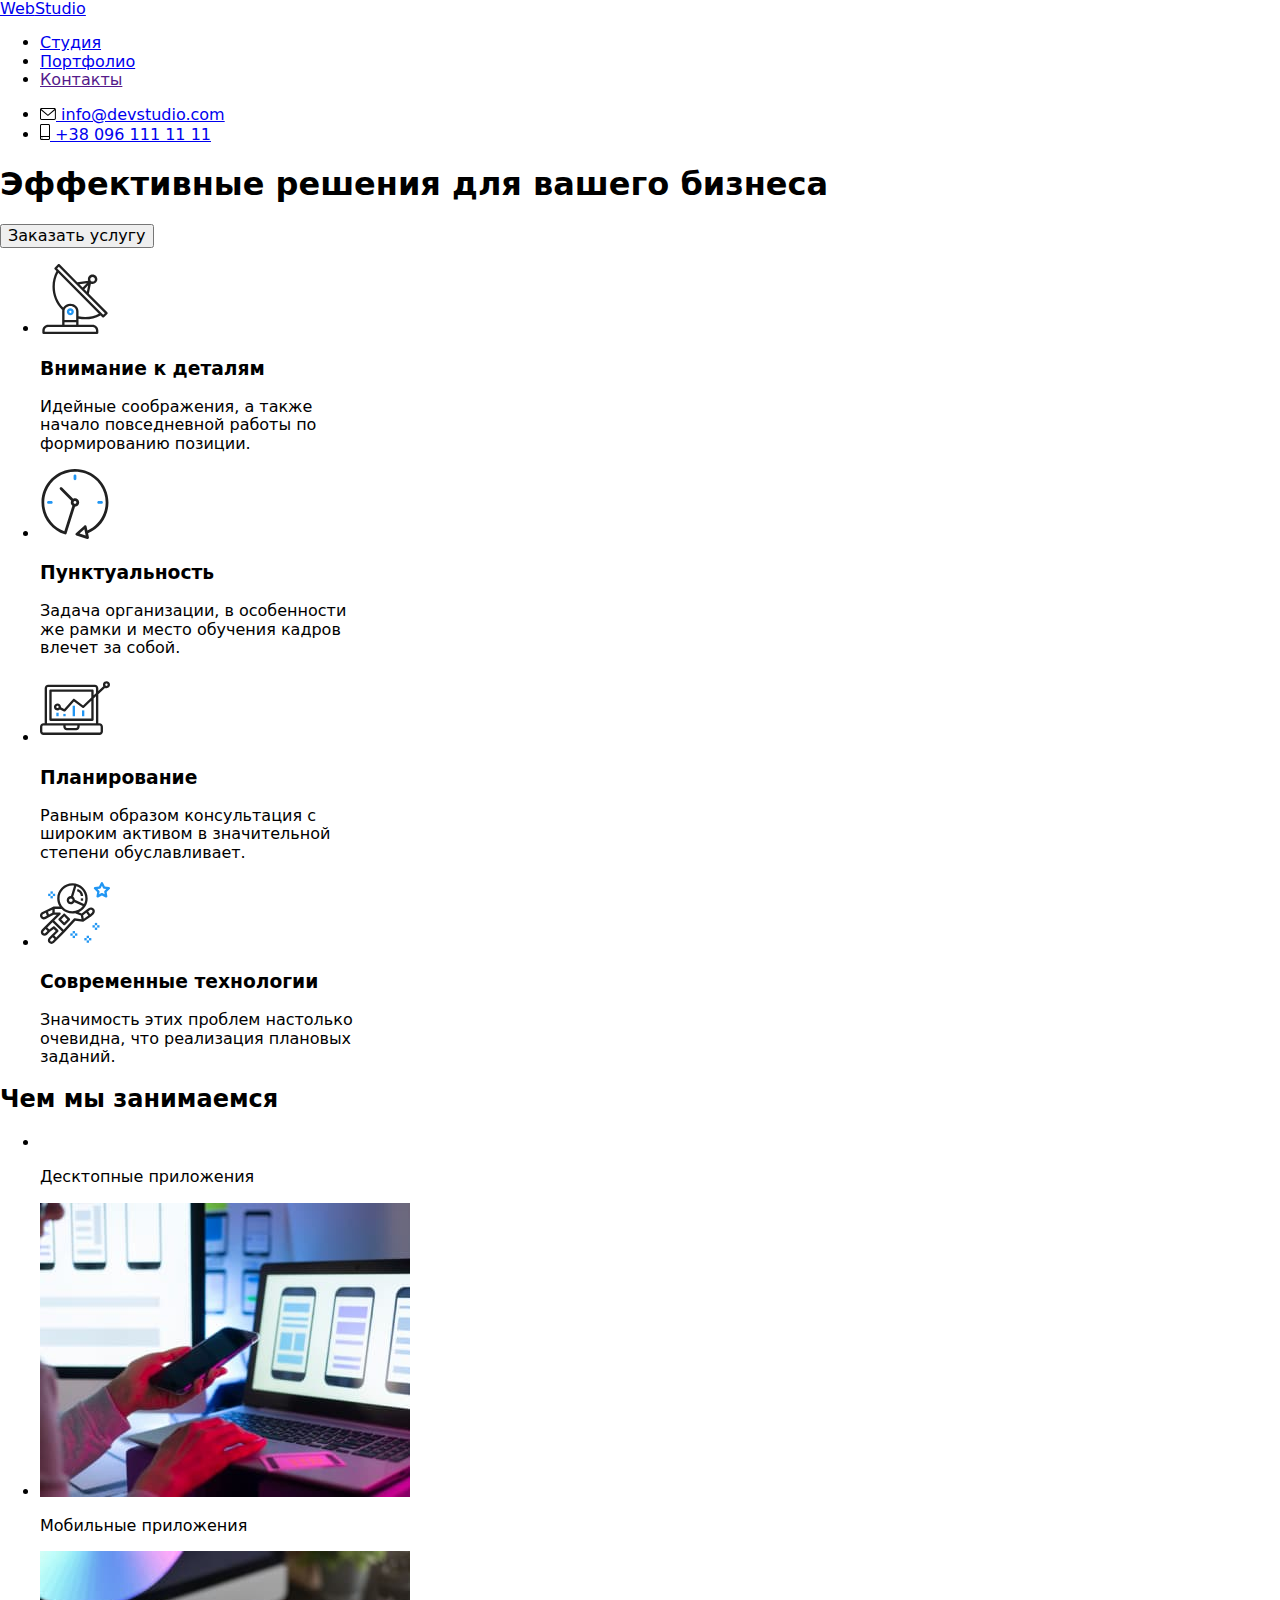
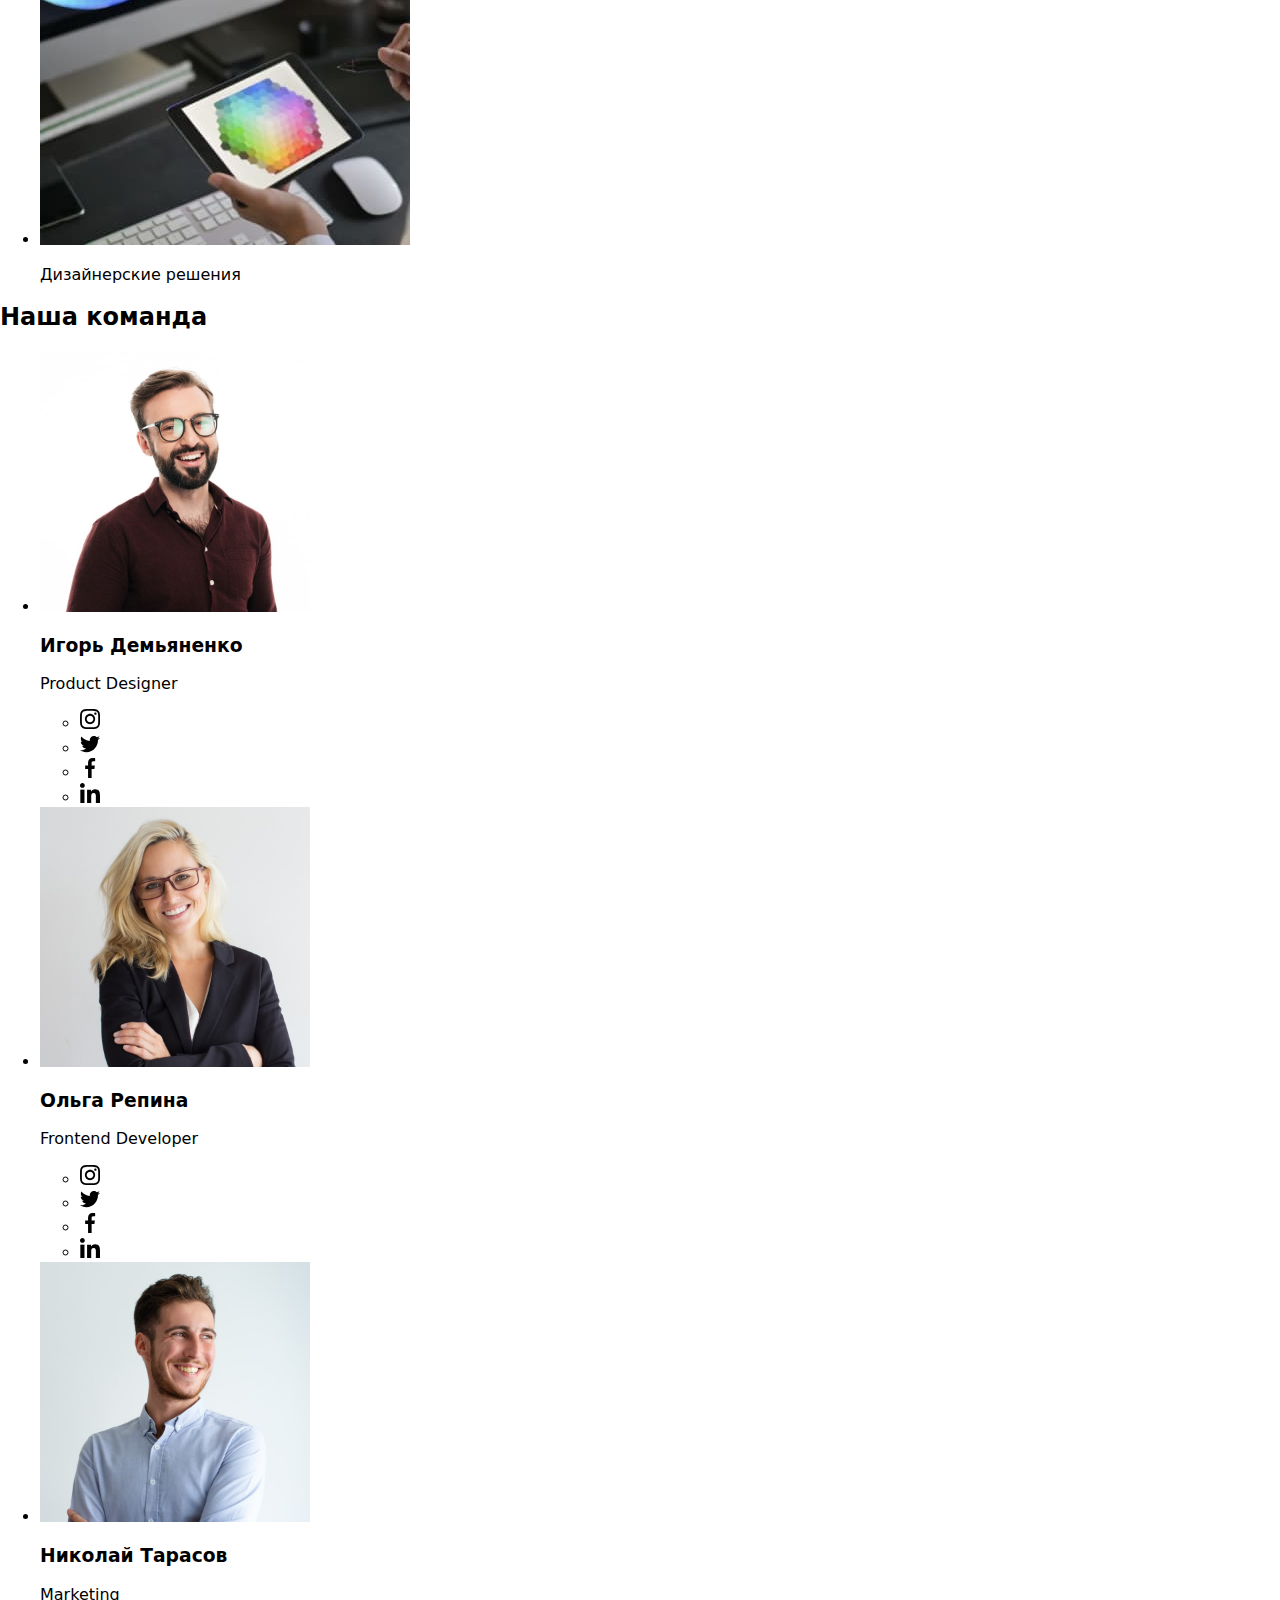
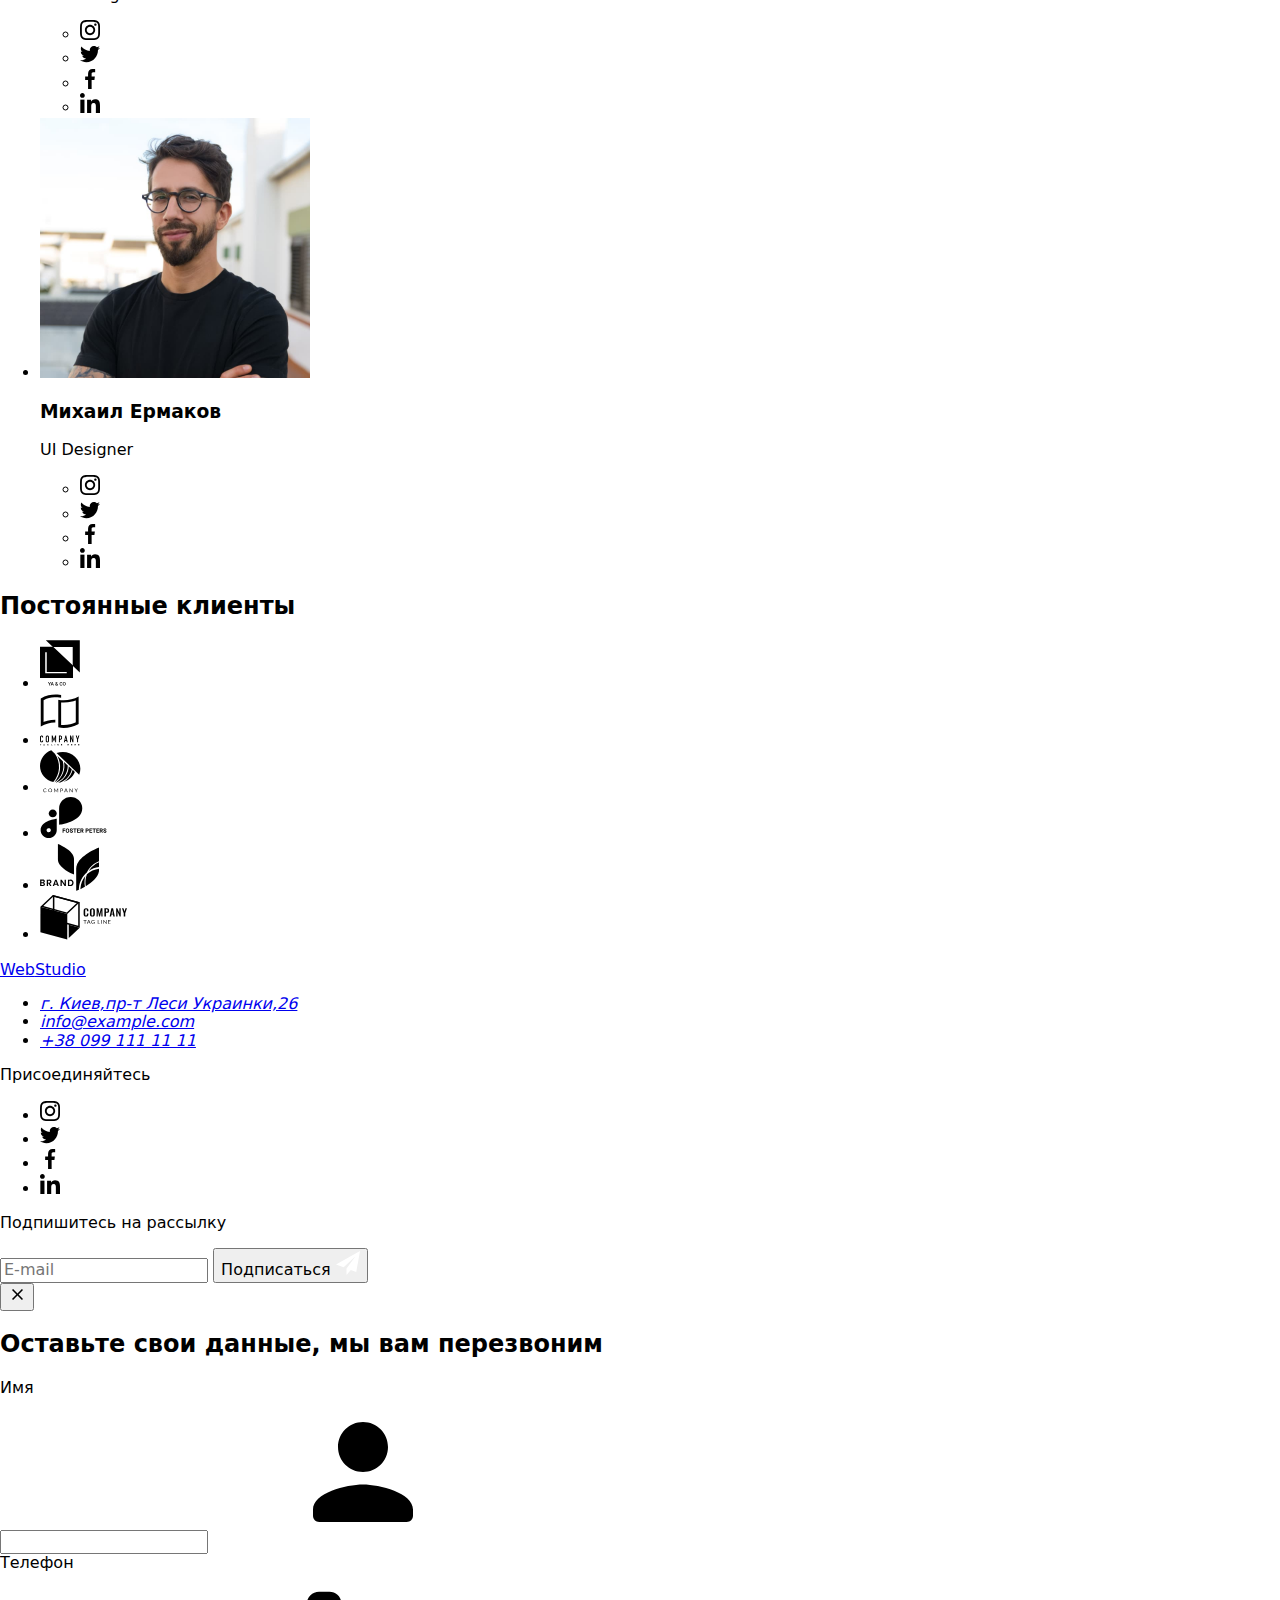
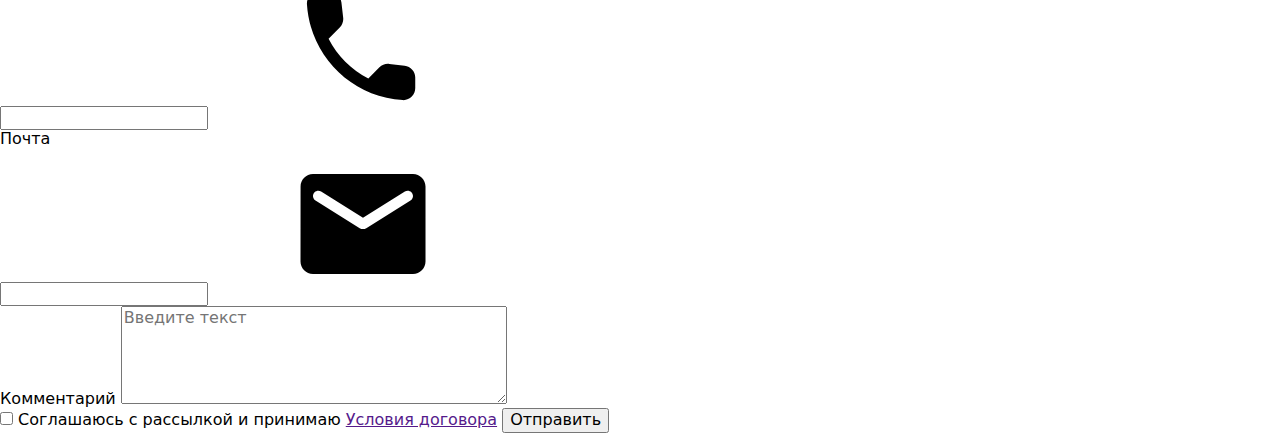
==== index.html @ 7e3ec183 "новфй репозиторий" ====
<!DOCTYPE html>
<html lang="ru">
<head>
    <meta charset="UTF-8">
    <meta name="viewport" content="width=device-width, initial-scale=1.0">
    <title>WebStudio</title>
    <link rel="preconnect" href="https://fonts.gstatic.com">
    <link href="https://fonts.googleapis.com/css2?family=Raleway:wght@700&family=Roboto:wght@400;500;700;900&display=swap" rel="stylesheet">
    <link rel="stylesheet" href="https://cdnjs.cloudflare.com/ajax/libs/modern-normalize/1.0.0/modern-normalize.min.css">
    <link rel="stylesheet" href="./css/style.css">
</head>
<body>
    
<header class="header">
    
        <div class="container header-main"> 
              <nav class="menu-nav" >
                    <a href="./index.html"><span class="web">Web</span><span class="studio">Studio</span> </a>
                    <ul class="site-nav " >
                       <li> 
                           <a class="link current" href="./index.html"> Студия</a>
                       </li>
                       <li> 
                           <a class="link" href="./portfolio.html"> Портфолио</a>
                       </li>
                       <li> <a class="link" href=""> Контакты</a></li>
                   </ul>
              </nav>
   
                <ul class="auth-nav list">
                    <li> 
                       
                        <a class="contact " href="info@devstudio.com"> 
                            
                            <svg width="16px" height="12px" class="envelope">
                            <use href="./images/icon/sprinte.svg#icon-envelope"></use>
                        </svg> info@devstudio.com</a>
                   </li>
                    <li> 
                        
                        <a class="contact" href=" +380961111111"> 

                            <svg width="10px" height="16px" class="smartphone">
                            <use href="./images/icon/sprinte.svg#icon-smartphone"></use>
                        </svg> +38 096 111 11 11</a>
                    </li>
               </ul>
         </div>
</header>

<main>
     <!--Блок герой (Баннер)-->
    <section class="section-hero big-banner">

        <div class="container ">
            
         <h1 class="maim-title">Эффективные решения для вашего бизнеса</h1>
         <button data-open-modal class="big-button" type="button">Заказать услугу</button>
            
        </div>
        
    </section>
    <!--Почему именно мы-->
    <section class="section-title" >
        <div class="container">
            <ul class="advantage" >
                <li>
                    <div class=" advantage-item ">
                        <svg  width="70" height="70" >
                            <use href="./images/icon/sprinte.svg#icon-antenna-1"></use>
                        </svg>
                    </div>
                    <h3 class="small-title">Внимание к деталям</h3>
                    <p class="secion-text">Идейные соображения, а также <br> начало повседневной работы по<br> формированию позиции.</p>
                </li>
                <li> 
                    <div class=" advantage-item ">
                        <svg  width="70" height="70">
                            <use href="./images/icon/sprinte.svg#icon-clock-1"></use>
                        </svg>
                    </div>
                    <h3 class="small-title">Пунктуальность</h3>
                    <p class="secion-text">Задача организации, в особенности<br> же рамки и место обучения кадров <br> влечет за собой.</p>
                </li>
                <li >
                    <div class=" advantage-item ">
                        <svg  width="70" height="70">
                            <use href="./images/icon/sprinte.svg#icon-diagram-1"></use>
                    </svg>
                </div>
                <h3 class="small-title">Планирование</h3>
                <p class="secion-text">Равным образом консультация с <br> широким активом в значительной <br> степени обуславливает.</p>
            </li>
            <li >
                <div class=" advantage-item ">
                    <svg  width="70" height="70">
                        <use href="./images/icon/sprinte.svg#icon-astronaut-1"></use>
                    </svg>
                </div>
                <h3 class="small-title">Современные технологии</h3>
                <p class="secion-text">Значимость этих проблем настолько <br>  очевидна, что реализация плановых <br>  заданий.</p>
            </li>
        </ul>
    </div>
</section>

<!--Чем мы занимаемся-->
<section class="section-doing">
    <div class="container">
        <h2 class="title">Чем мы занимаемся</h2>
        
        <ul class="big-img">
            <li class="unites">
                
                <img src="./images/img(1).jpg" alt="" width="370">
                <p class="title-big-img">Десктопные приложения</p>
                
            </li>
            <li class="unites">
                
                <img src="./images/box2.jpg" alt="" width="370"> 
                <p class="title-big-img ">Мобильные приложения</p>
            </li>
            <li class="unites">
                
                <img src="./images/box3.jpg" alt="" width="370">
                <p class="title-big-img " >Дизайнерские решения</p>
            </li>
            
        </ul>
    </div>
</section>

<!--Наша команда-->
<section class="section-command">
    <div class="container">
        <h2 class="title" >Наша команда</h2>
        <ul class="employees">
            <li class="employees-item">
                <img src="./images/img.jpg" alt="" width="270" >
                <div class="desc">
                    <h3 class="name">Игорь Демьяненко</h3>
                    <p class="profession">Product Designer</p>
                    
                    <ul class="social">
                        <li class="social-item">
                            <a  class="social-link" href="">
                                <svg class="icon-social" width="20" height="20" >
                                    <use href="./images/icon/sprinte.svg#icon-instagram-2"></use>
                                </svg>
                            </a>
                        </li>
                        <li class="social-item">
                            <a class="social-link"  href="">
                                <svg class="icon-social" width="20" height="20">
                                    <use  href="./images/icon/sprinte.svg#icon-twitter-1"></use>
                                </svg>
                            </a>
                        </li>
                        <li class="social-item">
                            <a class="social-link" href="">
                                <svg class="icon-social" width="20" height="20"> 
                                    <use  href="./images/icon/sprinte.svg#icon-facebook-1"></use>
                                </svg>
                            </a>
                        </li>
                        <li class="social-item">
                                       <a class="social-link" href="">
                                           <svg class="icon-social" width="20" height="20">
                                               <use  href="./images/icon/sprinte.svg#icon-linkedin-1"></use>
                                           </svg>
                                       </a>
                                    </li>
                                </ul>
                           </div>
                           
                        </li>
                       <li class="employees-item"> 
                           <img src="./images/img1.jpg" alt="" width="270">
                           <div class="desc">
                               <h3 class="name">Ольга Репина</h3>
                               <p class="profession">Frontend Developer</p>
                               <ul class="social">
                                   <li class="social-item">
                                       <a  class="social-link" href="">
                                        <svg class="icon-social" width="20" height="20" >
                                            <use href="./images/icon/sprinte.svg#icon-instagram-2"></use>
                                        </svg>
                                    </a>
                                </li>
                                <li class="social-item">
                                    <a class="social-link"  href="">
                                        <svg class="icon-social" width="20" height="20">
                                            <use  href="./images/icon/sprinte.svg#icon-twitter-1"></use>
                                        </svg>
                                    </a>
                                </li>
                                <li class="social-item">
                                    <a class="social-link" href="">
                                        <svg class="icon-social" width="20" height="20"> 
                                            <use  href="./images/icon/sprinte.svg#icon-facebook-1"></use>
                                        </svg>
                                    </a>
                                </li>
                                <li class="social-item">
                                    <a class="social-link" href="">
                                        <svg class="icon-social" width="20" height="20">
                                            <use  href="./images/icon/sprinte.svg#icon-linkedin-1"></use>
                                        </svg>
                                    </a>
                                </li>
                            </ul>
                           </div>
                        </li>
                        <li class="employees-item">
                            <img src="./images/img2.jpg" alt="" width="270">
                            <div class="desc">
                                <h3 class="name">Николай Тарасов</h3>
                                   <p class="profession">Marketing</p>
                                   <ul class="social">
                                       <li class="social-item">
                                           <a  class="social-link" href="">
                                               <svg class="icon-social" width="20" height="20" >
                                                   <use href="./images/icon/sprinte.svg#icon-instagram-2"></use>
                                            </svg>
                                        </a>
                                    </li>
                                    <li class="social-item">
                                        <a class="social-link"  href="">
                                            <svg class="icon-social" width="20" height="20">
                                                <use  href="./images/icon/sprinte.svg#icon-twitter-1"></use>
                                            </svg>
                                        </a>
                                    </li>
                                    <li class="social-item">
                                        <a class="social-link" href="">
                                            <svg class="icon-social" width="20" height="20"> 
                                                <use  href="./images/icon/sprinte.svg#icon-facebook-1"></use>
                                            </svg>
                                        </a>
                                    </li>
                                    <li class="social-item">
                                        <a class="social-link" href="">
                                            <svg class="icon-social" width="20" height="20">
                                                <use  href="./images/icon/sprinte.svg#icon-linkedin-1"></use>
                                            </svg>
                                        </a>
                                    </li>
                                </ul>
                             </div>
                            </li>
                            <li class="employees-item">
                           <img src="./images/img3.jpg" alt="" width="270" >
                           <div class="desc">
                               <h3 class="name">Михаил Ермаков</h3>
                               <p class="profession">UI Designer</p>
                                   <ul class="social">
                                       <li class="social-item">
                                           <a  class="social-link" href="">
                                            <svg class="icon-social" width="20" height="20" >
                                                <use href="./images/icon/sprinte.svg#icon-instagram-2"></use>
                                            </svg>
                                        </a>
                                    </li>
                                    <li class="social-item">
                                        <a class="social-link"  href="">
                                            <svg class="icon-social" width="20" height="20">
                                                <use  href="./images/icon/sprinte.svg#icon-twitter-1"></use>
                                            </svg>
                                        </a>
                                    </li>
                                    <li class="social-item">
                                        <a class="social-link" href="">
                                            <svg class="icon-social" width="20" height="20"> 
                                                <use  href="./images/icon/sprinte.svg#icon-facebook-1"></use>
                                            </svg>
                                        </a>
                                    </li>
                                    <li class="social-item">
                                        <a class="social-link" href="">
                                            <svg class="icon-social" width="20" height="20">
                                                <use  href="./images/icon/sprinte.svg#icon-linkedin-1"></use>
                                            </svg>
                                        </a>
                                    </li>
                                </ul>
                             </div>
                            </li>
                        </ul>
                 
                    </div>
                    
                </section>
                <!--Постоянные клиенты-->
                <section class="section-clients">
                    <div  class="container">
                        <h2 class="title">Постоянные клиенты </h2>
                        <ul class="clients">
                            <li class="clients-item">
                     <a  class="clients-link" href="">
                         <svg class="clients-icon" width="44" height="49">
                            <use href="./images/icon/sprinte.svg#icon-logo-1"></use>
                        </svg>
                     </a>
                    </li>

                    <li class="clients-item">
                        <a class="clients-link" href="" >  
                            <svg class="clients-icon" width="40" height="52">
                                <use href="./images/icon/sprinte.svg#icon-logo-2"></use>
                        </svg>
                    </a>
                </li>

                <li class="clients-item">
                    <a class="clients-link" href="">
                        <svg class="clients-icon" width="41" height="43">
                            <use href="./images/icon/sprinte.svg#icon-logo-3"></use>
                        </svg>
                    </a>
                </li>

                <li class="clients-item">
                    <a class="clients-link" href="">
                        <svg class="clients-icon" width="80" height="42">
                            <use href="./images/icon/sprinte.svg#icon-logo-4"></use>
                        </svg>
                    </a>
                </li>
                 <li class="clients-item">
                     <a class="clients-link" href="">
                         <svg class="clients-icon" width="59" height="47">
                            <use href="./images/icon/sprinte.svg#icon-logo-5"></use>
                        </svg>
                    </a>
                </li>

                <li class="clients-item">
                    <a class="clients-link" href="">
                        <svg class="clients-icon" width="88" height="45">
                            <use href="./images/icon/sprinte.svg#icon-logo-6"></use>
                        </svg>
                    </a>
                </li>
            </ul>
        </div> 
      </section>
    </main>
    
    <footer class="footer">
        <!--Адресс и контакты  -->
        <div class="container footer-content"> 
            <div class="content-link">
                <a href="./index.html">
                    <span class="web">Web</span><span class="logo">Studio</span> 
                </a>
                <address>
                    <ul class="info">
                        <li> <a class="address" href="#">г. Киев,пр-т Леси Украинки,26</a></li>
                        <li> <a class="phone-mail" href="info@example.com">info@example.com</a></li>
                        <li> <a class="phone-tel" href="+380991111111">+38 099 111 11 11</a></li>
                    </ul>
                </address>
            </div>
            
            <!--Подписка на соц сети -->
            <div class="invoke-social">
                <p class="invoke">Присоединяйтесь</p>
                
                <ul class="social-footer">
                    
                    <li class="social-list-footer">
                        <a href="" class="social-link-footer">
                            <svg width="20px" height="20px"  class="social-icon-footer"> 
                                <use href="./images/icon/sprinte.svg#icon-instagram-2"></use>
                            </svg> 
                        </a>
                    </li>
                    
                    <li class="social-list-footer">
                        <a href="" class="social-link-footer">
                            <svg width="20px" height="20px"  class="social-icon-footer"> 
                                <use href="./images/icon/sprinte.svg#icon-twitter-1"></use>
                            </svg> 
                        </a>
                    </li>
                    
                    <li class="social-list-footer">
                        <a href="" class="social-link-footer">
                            <svg width="20px" height="20px"  class="social-icon-footer"> 
                                <use href="./images/icon/sprinte.svg#icon-facebook-1"></use>
                            </svg> 
                        </a>
                    </li>
                    
                    <li class="social-list-footer">
                        <a href="" class="social-link-footer">
                            <svg width="20px" height="20px" class="social-icon-footer"> 
                                <use href="./images/icon/sprinte.svg#icon-linkedin-1"></use>
                            </svg> 
                        </a>
                    </li>
                    
                </ul>
            </div>
            
           <!--Подписка на рассылку-->
        
           <div class="">
                  <p class="invoke">Подпишитесь на рассылку</p>
                
            <form class="form-button"> 

              <input class="form-footer"
                    type="text"
                    name="name"
                    placeholder="E-mail"
                    />
          <button type="submit" class="big-button subscribe">Подписаться 
                    <svg width=24 height=24  class="icon-send">

                        <use href="./images/icon/sprinte.svg#icon-icon-send"></use>
                                   
                    </svg>
                </button>
                                
             </form>
                            
                
           </div>
     </div>
        
</footer>
                
                
    <!--Модальное окно с фоном-->
                <div class="modal-bgr is-hidden" data-backdrop>
                    <div class="modal-window">
                        <button data-close-modal class="btn-close" >
                            <svg  class="icon-close"  width=18px height=18px>
                                <use href="./images/icon/sprinte.svg#icon-close-black"></use>
                            </svg>
                        </button>
                
                        
                        <form class="form js-speaker-form" action="#" autocomplete="off">
                            <h2 class="title-form">Оставьте свои данные, мы вам перезвоним</h2>
                
                            <div class="form-field" >
                
                                <label class="form-label" >Имя</label>
                               <div class="form-input">
                                    <input type="text" name="name"  placeholder=" " />
                                        
                                    <svg class="icon-form" >
                                    <use href="./images/icon/icon-form.svg#icon-men"></use>
                                    </svg>
                                </div>
    
                
                
                                
                                <label class="form-label" > Телефон</label>
                                <div class="form-input">

                                    <input  type="tel" name="tel" placeholder=" " />
                
                                    <svg class="icon-form" >
                                        <use href="./images/icon/icon-form.svg#icon-tel"></use>
                                    </svg>
                                </div>
                                
                
                                <label class="form-label" > Почта</label>
                                <div  class="form-input">

                                    <input  type="email" name="mail" placeholder=" " />
                
                                    <svg class="icon-form" >
                                        <use href="./images/icon/icon-form.svg#icon-mail"></use>
                                    </svg>
                                </div>


                                <div class=" comment">
                                                
                                 <label class="form-label" >Комментарий</label>
                                 <textarea name="comment" rows="5" cols="45" placeholder="Введите текст"></textarea>
                                </div>
                         </div>
                
                        <!--Checkbox-->
                            <label class="checkbox-label" > 
                               <input class="checkbox-input" type="checkbox" name="text-checkbox" value="agree" />

                               <span class="text-checkbox">Соглашаюсь с рассылкой и принимаю 

                                    <a href=""> Условия договора</a>
                                </span>
                            </label>
                         
                            <button type="submit" class="big-button submit">Отправить</button>
                        </form>
                        
                    </div>
                </div>
                  
                
                <script>
        const refs = {
          openModalBtn: document.querySelector("[data-open-modal]"),
          closeModalBtn: document.querySelector("[data-close-modal]"),
          backdrop: document.querySelector("[data-backdrop]"),
        };
  
        refs.openModalBtn.addEventListener("click", toggleModal);
        refs.closeModalBtn.addEventListener("click", toggleModal);
  
        refs.backdrop.addEventListener("click", logBackdropClick);
  
        function toggleModal() {
          refs.backdrop.classList.toggle("is-hidden");
        }
  
        function logBackdropClick() {
          console.log("Это клик в бекдроп");
        }
      </script>
       <script>
        (() => {
            document
                .querySelector('.js-speaker-form')
                .addEventListener('submit', e => {
                    e.preventDefault();
                    new FormData(e.currentTarget).forEach((value, name) =>
                        console.log(`${name}: ${value}`),
                    );
                    e.currentTarget.reset();
                });
        })();
    </script>
</body>
</html>
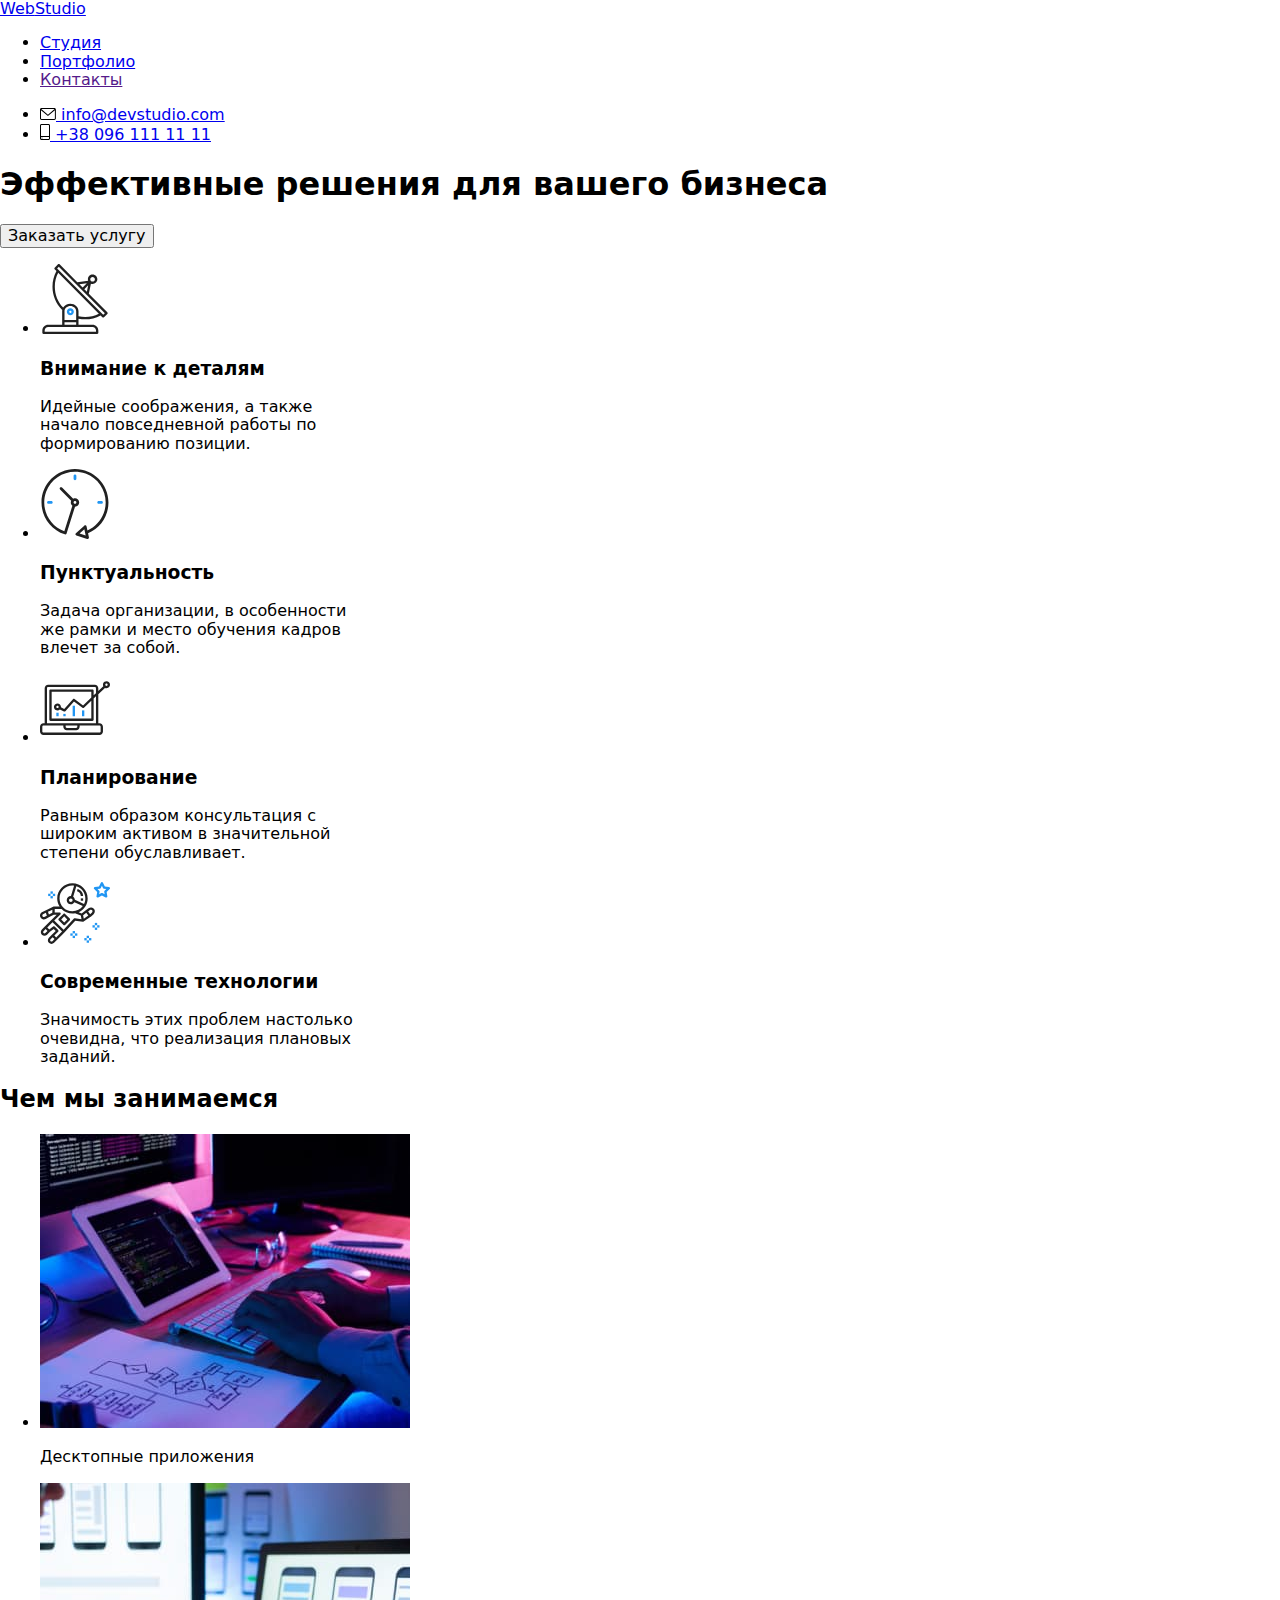
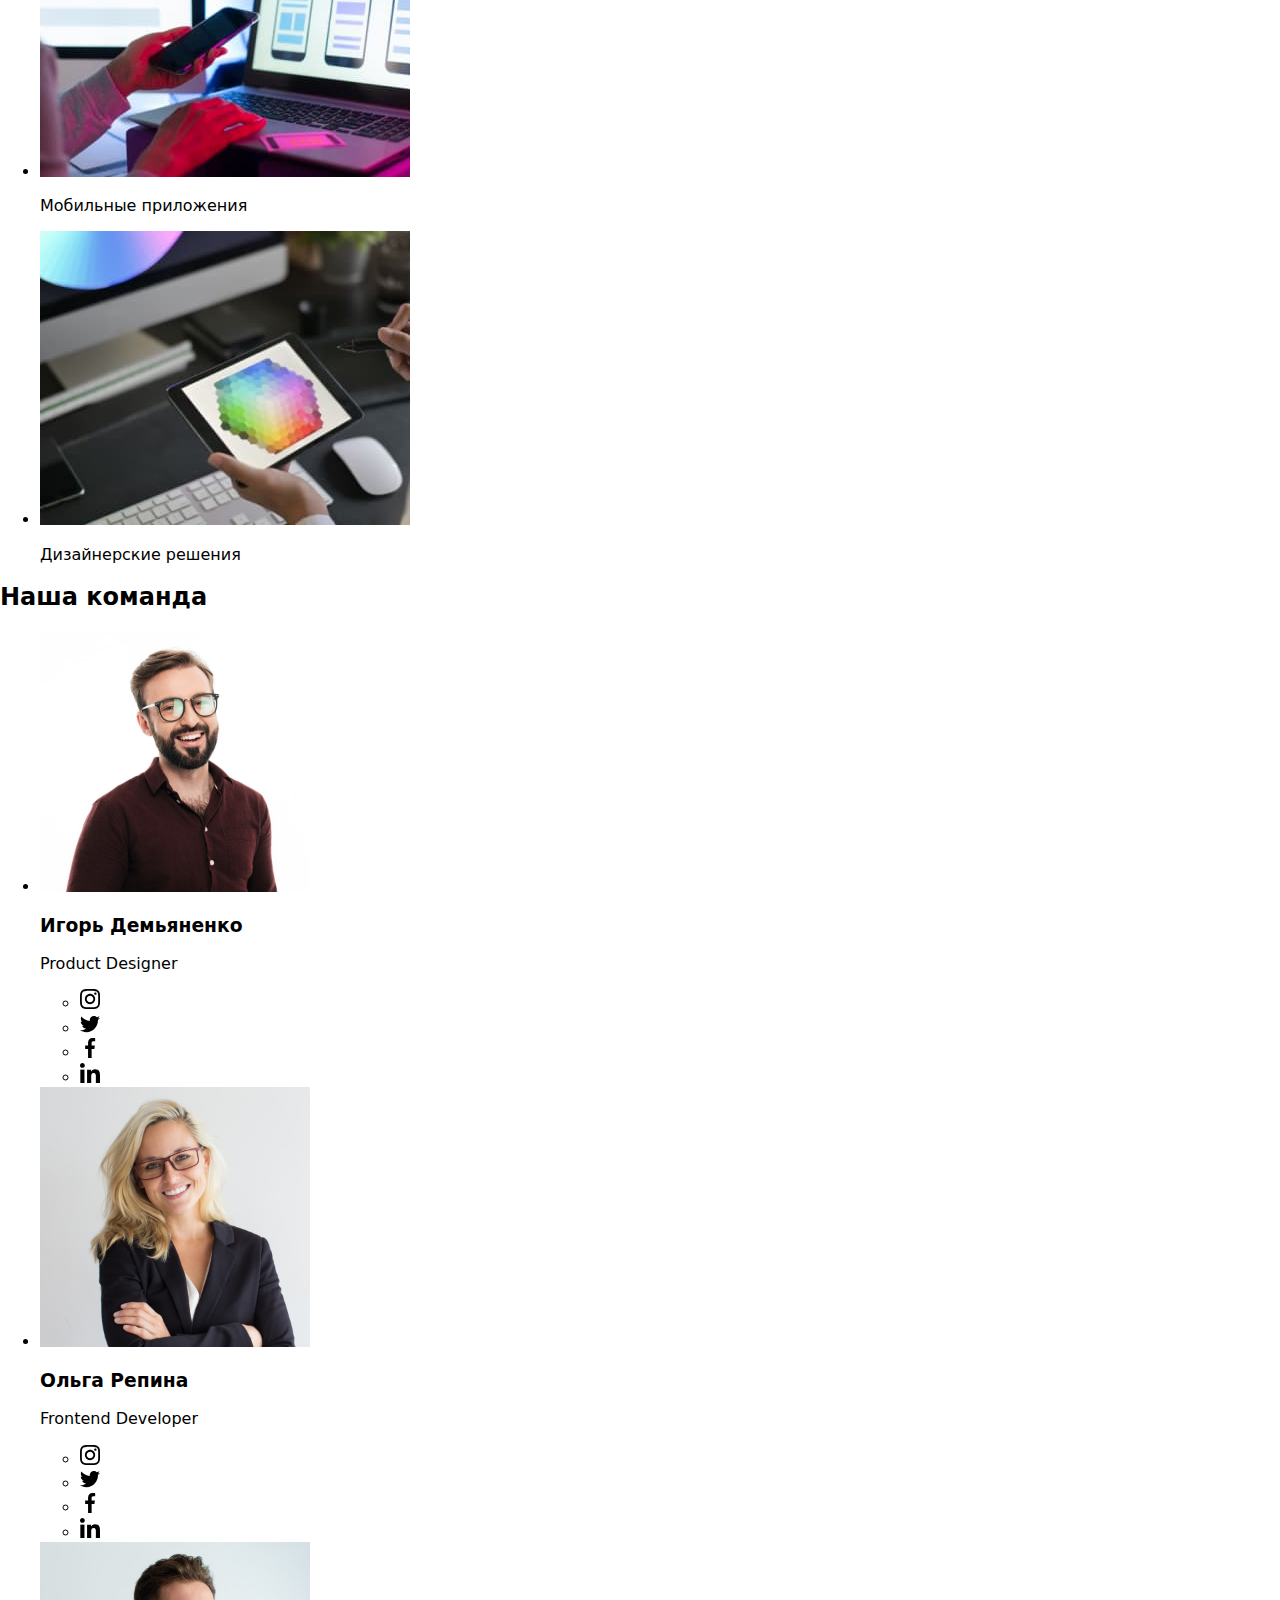
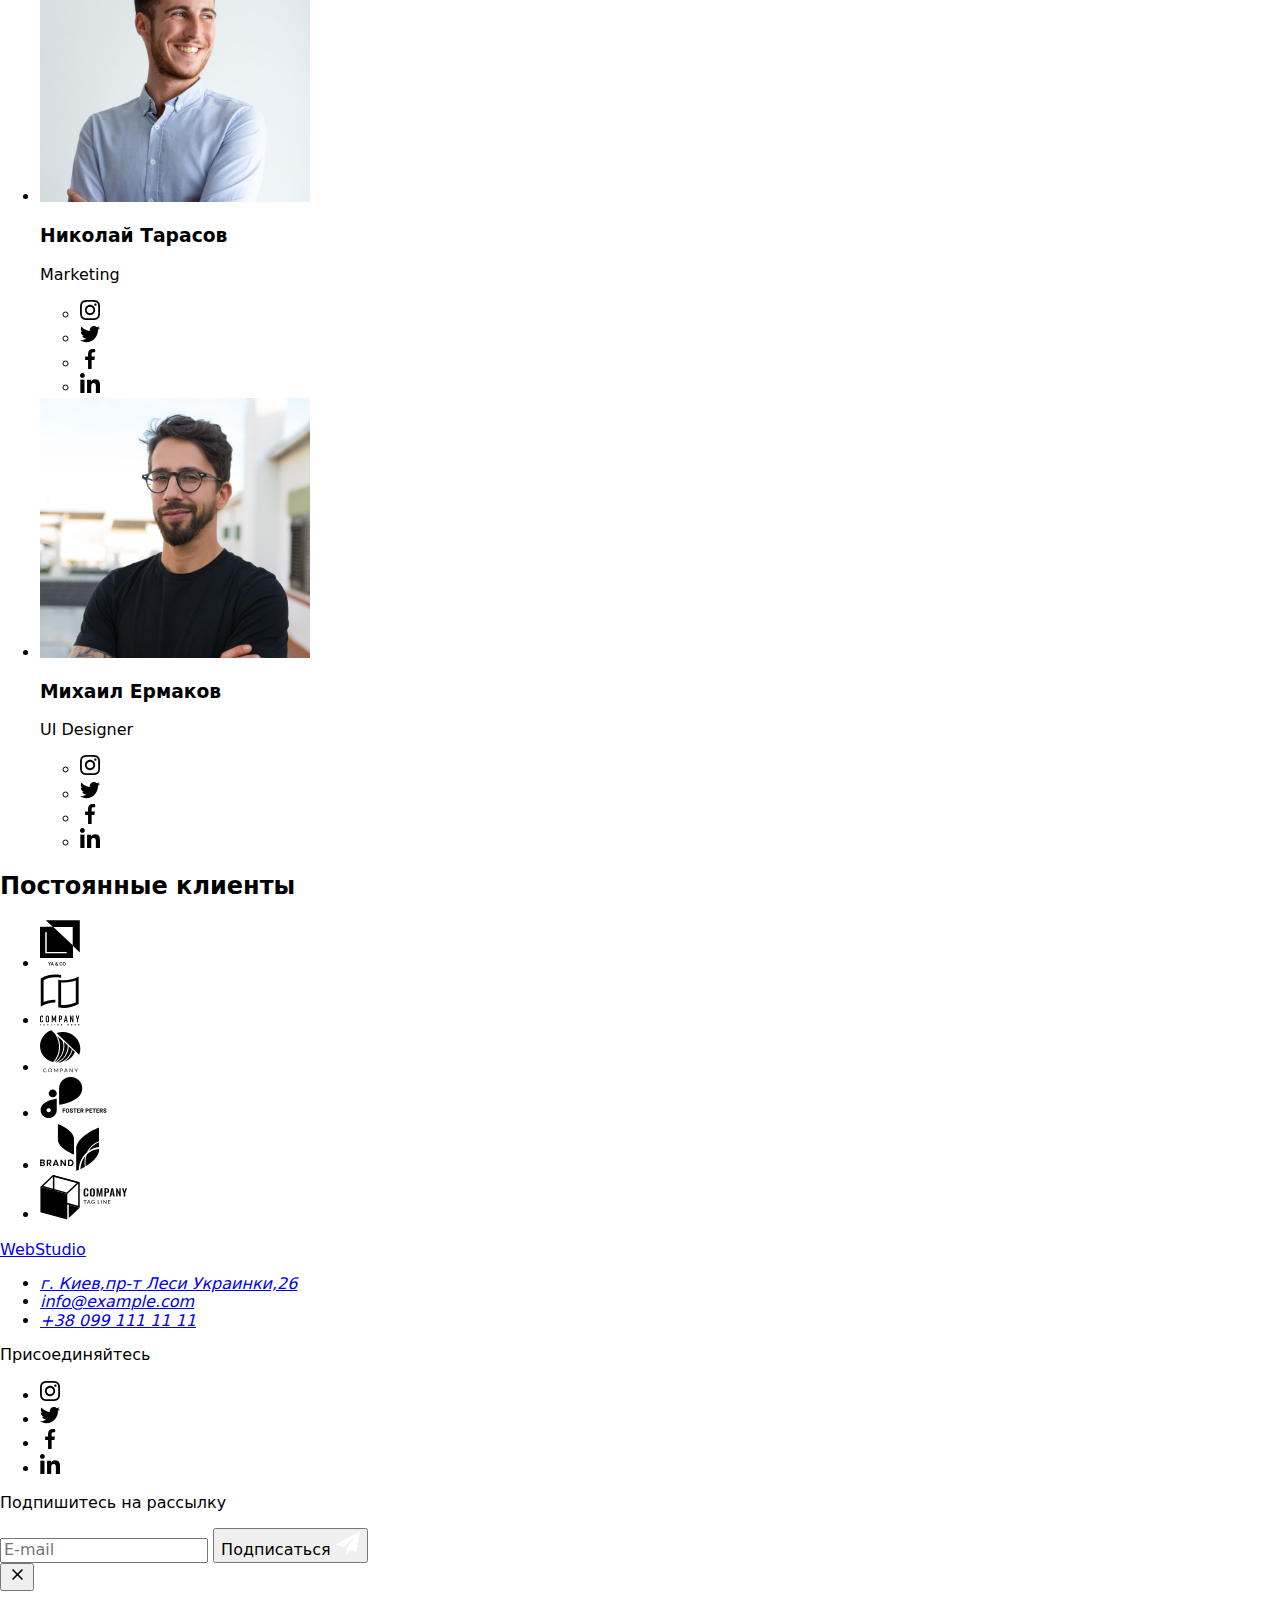
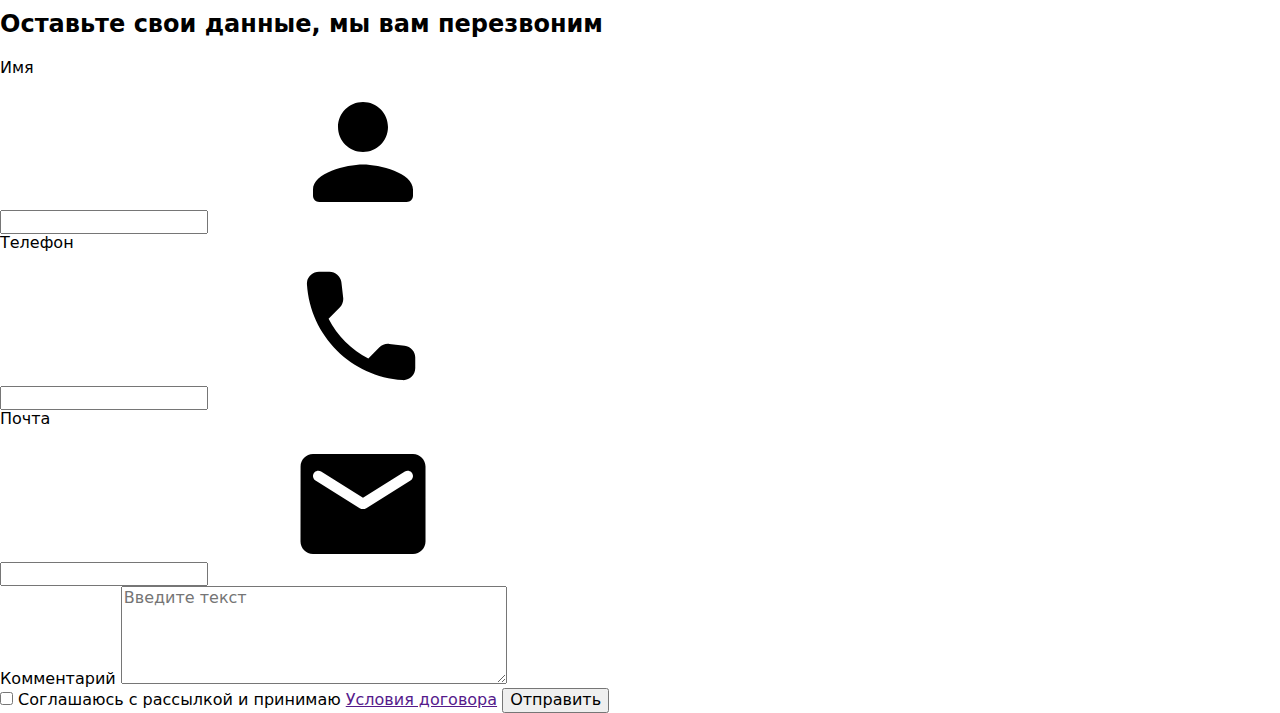
==== commit 21f0a515: "sass" ====
--- a/index.html
+++ b/index.html
@@ -7,7 +7,7 @@
     <link rel="preconnect" href="https://fonts.gstatic.com">
     <link href="https://fonts.googleapis.com/css2?family=Raleway:wght@700&family=Roboto:wght@400;500;700;900&display=swap" rel="stylesheet">
     <link rel="stylesheet" href="https://cdnjs.cloudflare.com/ajax/libs/modern-normalize/1.0.0/modern-normalize.min.css">
-    <link rel="stylesheet" href="./css/style.css">
+    <link rel="stylesheet" href="./css/main.min.css"/>
 </head>
 <body>
     
@@ -15,22 +15,22 @@
     
         <div class="container header-main"> 
               <nav class="menu-nav" >
-                    <a href="./index.html"><span class="web">Web</span><span class="studio">Studio</span> </a>
+                    <a href="./index.html" ><span class="web">Web</span><span class="studio">Studio</span> </a>
                     <ul class="site-nav " >
                        <li> 
-                           <a class="link current" href="./index.html"> Студия</a>
+                           <a class="site-nav__link current" href="./index.html"> Студия</a>
                        </li>
                        <li> 
-                           <a class="link" href="./portfolio.html"> Портфолио</a>
+                           <a class="site-nav__link" href="./portfolio.html"> Портфолио</a>
                        </li>
-                       <li> <a class="link" href=""> Контакты</a></li>
+                       <li> <a class="site-nav__link" href=""> Контакты</a></li>
                    </ul>
               </nav>
    
                 <ul class="auth-nav list">
                     <li> 
                        
-                        <a class="contact " href="info@devstudio.com"> 
+                        <a class="auth-nav__contact " href="info@devstudio.com"> 
                             
                             <svg width="16px" height="12px" class="envelope">
                             <use href="./images/icon/sprinte.svg#icon-envelope"></use>
@@ -38,7 +38,7 @@
                    </li>
                     <li> 
                         
-                        <a class="contact" href=" +380961111111"> 
+                        <a class="auth-nav__contact " href=" +380961111111"> 
 
                             <svg width="10px" height="16px" class="smartphone">
                             <use href="./images/icon/sprinte.svg#icon-smartphone"></use>
@@ -54,7 +54,7 @@
 
         <div class="container ">
             
-         <h1 class="maim-title">Эффективные решения для вашего бизнеса</h1>
+         <h1 class="section-hero__maim-title">Эффективные решения для вашего бизнеса</h1>
          <button data-open-modal class="big-button" type="button">Заказать услугу</button>
             
         </div>
@@ -65,40 +65,40 @@
         <div class="container">
             <ul class="advantage" >
                 <li>
-                    <div class=" advantage-item ">
+                    <div class=" advantage__item ">
                         <svg  width="70" height="70" >
                             <use href="./images/icon/sprinte.svg#icon-antenna-1"></use>
                         </svg>
                     </div>
-                    <h3 class="small-title">Внимание к деталям</h3>
-                    <p class="secion-text">Идейные соображения, а также <br> начало повседневной работы по<br> формированию позиции.</p>
+                    <h3 class="advantage__small-title">Внимание к деталям</h3>
+                    <p class="advantage__secion-text">Идейные соображения, а также <br> начало повседневной работы по<br> формированию позиции.</p>
                 </li>
                 <li> 
-                    <div class=" advantage-item ">
+                    <div class=" advantage__item ">
                         <svg  width="70" height="70">
                             <use href="./images/icon/sprinte.svg#icon-clock-1"></use>
                         </svg>
                     </div>
-                    <h3 class="small-title">Пунктуальность</h3>
-                    <p class="secion-text">Задача организации, в особенности<br> же рамки и место обучения кадров <br> влечет за собой.</p>
+                    <h3 class="advantage__small-title">Пунктуальность</h3>
+                    <p class="advantage__secion-text">Задача организации, в особенности<br> же рамки и место обучения кадров <br> влечет за собой.</p>
                 </li>
                 <li >
-                    <div class=" advantage-item ">
+                    <div class=" advantage__item  ">
                         <svg  width="70" height="70">
                             <use href="./images/icon/sprinte.svg#icon-diagram-1"></use>
                     </svg>
                 </div>
-                <h3 class="small-title">Планирование</h3>
-                <p class="secion-text">Равным образом консультация с <br> широким активом в значительной <br> степени обуславливает.</p>
+                <h3 class="advantage__small-title">Планирование</h3>
+                <p class="advantage__secion-text">Равным образом консультация с <br> широким активом в значительной <br> степени обуславливает.</p>
             </li>
             <li >
-                <div class=" advantage-item ">
+                <div class=" advantage__item  ">
                     <svg  width="70" height="70">
                         <use href="./images/icon/sprinte.svg#icon-astronaut-1"></use>
                     </svg>
                 </div>
-                <h3 class="small-title">Современные технологии</h3>
-                <p class="secion-text">Значимость этих проблем настолько <br>  очевидна, что реализация плановых <br>  заданий.</p>
+                <h3 class="advantage__small-title">Современные технологии</h3>
+                <p class="advantage__secion-text">Значимость этих проблем настолько <br>  очевидна, что реализация плановых <br>  заданий.</p>
             </li>
         </ul>
     </div>
@@ -109,22 +109,22 @@
     <div class="container">
         <h2 class="title">Чем мы занимаемся</h2>
         
-        <ul class="big-img">
-            <li class="unites">
-                
-                <img src="./images/img(1).jpg" alt="" width="370">
-                <p class="title-big-img">Десктопные приложения</p>
+        <ul class="unites">
+            <li class="unites__big-img">
+                
+                <img src="./images/box1.jpg" alt="" width="370">
+                <p class="unites__subtitle">Десктопные приложения</p>
                 
             </li>
-            <li class="unites">
+            <li class="unites__big-img">
                 
                 <img src="./images/box2.jpg" alt="" width="370"> 
-                <p class="title-big-img ">Мобильные приложения</p>
+                <p class="unites__subtitle ">Мобильные приложения</p>
             </li>
-            <li class="unites">
+            <li class="unites__big-img">
                 
                 <img src="./images/box3.jpg" alt="" width="370">
-                <p class="title-big-img " >Дизайнерские решения</p>
+                <p class="unites__subtitle" >Дизайнерские решения</p>
             </li>
             
         </ul>
@@ -134,77 +134,83 @@
 <!--Наша команда-->
 <section class="section-command">
     <div class="container">
+
         <h2 class="title" >Наша команда</h2>
+
         <ul class="employees">
-            <li class="employees-item">
+            <li class="employees__item">
                 <img src="./images/img.jpg" alt="" width="270" >
-                <div class="desc">
-                    <h3 class="name">Игорь Демьяненко</h3>
-                    <p class="profession">Product Designer</p>
+
+                <div class="employees__desc">
+                    <h3 class="employees__name">Игорь Демьяненко</h3>
+                    <p class="employees__profession">Product Designer</p>
                     
                     <ul class="social">
-                        <li class="social-item">
-                            <a  class="social-link" href="">
-                                <svg class="icon-social" width="20" height="20" >
+                        <li >
+                            <a  class="social__link" href="">
+                                <svg class="social__icon" width="20" height="20" >
                                     <use href="./images/icon/sprinte.svg#icon-instagram-2"></use>
                                 </svg>
                             </a>
                         </li>
-                        <li class="social-item">
-                            <a class="social-link"  href="">
+                        <li >
+                            <a class="social__link"  href="">
                                 <svg class="icon-social" width="20" height="20">
                                     <use  href="./images/icon/sprinte.svg#icon-twitter-1"></use>
                                 </svg>
                             </a>
                         </li>
-                        <li class="social-item">
-                            <a class="social-link" href="">
+                        <li >
+                            <a class="social__link" href="">
                                 <svg class="icon-social" width="20" height="20"> 
                                     <use  href="./images/icon/sprinte.svg#icon-facebook-1"></use>
                                 </svg>
                             </a>
                         </li>
-                        <li class="social-item">
-                                       <a class="social-link" href="">
-                                           <svg class="icon-social" width="20" height="20">
-                                               <use  href="./images/icon/sprinte.svg#icon-linkedin-1"></use>
-                                           </svg>
-                                       </a>
-                                    </li>
-                                </ul>
-                           </div>
+                        <li >
+                            <a class="social__link" href="">
+                                 <svg class="icon-social" width="20" height="20">
+                                    <use  href="./images/icon/sprinte.svg#icon-linkedin-1"></use>
+                                 </svg>
+                            </a>
+                        </li>
+                    </ul>
+                 </div>
                            
-                        </li>
-                       <li class="employees-item"> 
+            </li>
+
+                       <li class="employees__item"> 
                            <img src="./images/img1.jpg" alt="" width="270">
-                           <div class="desc">
-                               <h3 class="name">Ольга Репина</h3>
-                               <p class="profession">Frontend Developer</p>
+
+                           <div class="employees__desc">
+                               <h3 class="employees__name">Ольга Репина</h3>
+                               <p class="employees__profession">Frontend Developer</p>
+
                                <ul class="social">
-                                   <li class="social-item">
-                                       <a  class="social-link" href="">
-                                        <svg class="icon-social" width="20" height="20" >
+                                   <li >
+                                       <a  class="social__link" href="">
+                                        <svg class="social__icon" width="20" height="20" >
                                             <use href="./images/icon/sprinte.svg#icon-instagram-2"></use>
                                         </svg>
                                     </a>
                                 </li>
-                                <li class="social-item">
-                                    <a class="social-link"  href="">
-                                        <svg class="icon-social" width="20" height="20">
+                                <li>
+                                    <a class="social__link"  href="">
+                                        <svg class="social__icon" width="20" height="20">
                                             <use  href="./images/icon/sprinte.svg#icon-twitter-1"></use>
                                         </svg>
                                     </a>
                                 </li>
-                                <li class="social-item">
-                                    <a class="social-link" href="">
-                                        <svg class="icon-social" width="20" height="20"> 
+                                <li>
+                                    <a class="social__link" href="">
+                                        <svg class="social__icon" width="20" height="20"> 
                                             <use  href="./images/icon/sprinte.svg#icon-facebook-1"></use>
                                         </svg>
                                     </a>
                                 </li>
-                                <li class="social-item">
-                                    <a class="social-link" href="">
-                                        <svg class="icon-social" width="20" height="20">
+                                <li>
+                                    <a class="social__link" href="">
+                                        <svg class="social__icon" width="20" height="20">
                                             <use  href="./images/icon/sprinte.svg#icon-linkedin-1"></use>
                                         </svg>
                                     </a>
@@ -212,36 +218,39 @@
                             </ul>
                            </div>
                         </li>
-                        <li class="employees-item">
+
+                        <li class="employees__item">
                             <img src="./images/img2.jpg" alt="" width="270">
-                            <div class="desc">
-                                <h3 class="name">Николай Тарасов</h3>
-                                   <p class="profession">Marketing</p>
+
+                            <div class="employees__desc">
+                                <h3 class="employees__name">Николай Тарасов</h3>
+                                   <p class="employees__profession">Marketing</p>
+
                                    <ul class="social">
-                                       <li class="social-item">
-                                           <a  class="social-link" href="">
-                                               <svg class="icon-social" width="20" height="20" >
+                                       <li>
+                                           <a  class="social__link" href="">
+                                               <svg class="social__icon" width="20" height="20" >
                                                    <use href="./images/icon/sprinte.svg#icon-instagram-2"></use>
                                             </svg>
                                         </a>
                                     </li>
-                                    <li class="social-item">
-                                        <a class="social-link"  href="">
-                                            <svg class="icon-social" width="20" height="20">
+                                    <li>
+                                        <a class="social__link"  href="">
+                                            <svg class="social__icon" width="20" height="20">
                                                 <use  href="./images/icon/sprinte.svg#icon-twitter-1"></use>
                                             </svg>
                                         </a>
                                     </li>
-                                    <li class="social-item">
-                                        <a class="social-link" href="">
-                                            <svg class="icon-social" width="20" height="20"> 
+                                    <li>
+                                        <a class="social__link" href="">
+                                            <svg class="social__icon" width="20" height="20"> 
                                                 <use  href="./images/icon/sprinte.svg#icon-facebook-1"></use>
                                             </svg>
                                         </a>
                                     </li>
-                                    <li class="social-item">
-                                        <a class="social-link" href="">
-                                            <svg class="icon-social" width="20" height="20">
+                                    <li>
+                                        <a class="social__link" href="">
+                                            <svg class="social__icon" width="20" height="20">
                                                 <use  href="./images/icon/sprinte.svg#icon-linkedin-1"></use>
                                             </svg>
                                         </a>
@@ -249,36 +258,39 @@
                                 </ul>
                              </div>
                             </li>
-                            <li class="employees-item">
-                           <img src="./images/img3.jpg" alt="" width="270" >
-                           <div class="desc">
-                               <h3 class="name">Михаил Ермаков</h3>
-                               <p class="profession">UI Designer</p>
+
+                            <li class="employees__item">
+                               <img src="./images/img3.jpg" alt="" width="270" >
+
+                           <div class="demployees__desc">
+                               <h3 class="employees__name">Михаил Ермаков</h3>
+                               <p class="employees__profession">UI Designer</p>
+
                                    <ul class="social">
-                                       <li class="social-item">
-                                           <a  class="social-link" href="">
-                                            <svg class="icon-social" width="20" height="20" >
+                                       <li>
+                                           <a  class="social__link" href="">
+                                            <svg class="social__icon" width="20" height="20" >
                                                 <use href="./images/icon/sprinte.svg#icon-instagram-2"></use>
                                             </svg>
                                         </a>
                                     </li>
-                                    <li class="social-item">
-                                        <a class="social-link"  href="">
-                                            <svg class="icon-social" width="20" height="20">
+                                    <li >
+                                        <a class="social__link"  href="">
+                                            <svg class="social__icon" width="20" height="20">
                                                 <use  href="./images/icon/sprinte.svg#icon-twitter-1"></use>
                                             </svg>
                                         </a>
                                     </li>
-                                    <li class="social-item">
-                                        <a class="social-link" href="">
-                                            <svg class="icon-social" width="20" height="20"> 
+                                    <li >
+                                        <a class="ssocial__link" href="">
+                                            <svg class="social__icon" width="20" height="20"> 
                                                 <use  href="./images/icon/sprinte.svg#icon-facebook-1"></use>
                                             </svg>
                                         </a>
                                     </li>
-                                    <li class="social-item">
-                                        <a class="social-link" href="">
-                                            <svg class="icon-social" width="20" height="20">
+                                    <li >
+                                        <a class="social__link" href="">
+                                            <svg class="social__icon" width="20" height="20">
                                                 <use  href="./images/icon/sprinte.svg#icon-linkedin-1"></use>
                                             </svg>
                                         </a>
@@ -290,46 +302,48 @@
                  
                     </div>
                     
-                </section>
-                <!--Постоянные клиенты-->
-                <section class="section-clients">
+</section>
+
+<!--Постоянные клиенты-->
+    <section class="section-clients">
                     <div  class="container">
                         <h2 class="title">Постоянные клиенты </h2>
+
                         <ul class="clients">
-                            <li class="clients-item">
-                     <a  class="clients-link" href="">
-                         <svg class="clients-icon" width="44" height="49">
+                            <li>
+                     <a  class="clients__link" href="">
+                         <svg class="clients__icon" width="44" height="49">
                             <use href="./images/icon/sprinte.svg#icon-logo-1"></use>
                         </svg>
                      </a>
                     </li>
 
-                    <li class="clients-item">
-                        <a class="clients-link" href="" >  
-                            <svg class="clients-icon" width="40" height="52">
+                    <li>
+                        <a class="clients__link" href="" >  
+                            <svg class="clients__icon" width="40" height="52">
                                 <use href="./images/icon/sprinte.svg#icon-logo-2"></use>
                         </svg>
                     </a>
                 </li>
 
-                <li class="clients-item">
-                    <a class="clients-link" href="">
-                        <svg class="clients-icon" width="41" height="43">
+                <li>
+                    <a class="clients__link" href="">
+                        <svg class="clients__icon" width="41" height="43">
                             <use href="./images/icon/sprinte.svg#icon-logo-3"></use>
                         </svg>
                     </a>
                 </li>
 
-                <li class="clients-item">
-                    <a class="clients-link" href="">
-                        <svg class="clients-icon" width="80" height="42">
+                <li>
+                    <a class="clients__link" href="">
+                        <svg class="clients__icon" width="80" height="42">
                             <use href="./images/icon/sprinte.svg#icon-logo-4"></use>
                         </svg>
                     </a>
                 </li>
-                 <li class="clients-item">
-                     <a class="clients-link" href="">
-                         <svg class="clients-icon" width="59" height="47">
+                 <li >
+                     <a class="clients__link" href="">
+                         <svg class="clients__icon" width="59" height="47">
                             <use href="./images/icon/sprinte.svg#icon-logo-5"></use>
                         </svg>
                     </a>
@@ -344,21 +358,21 @@
                 </li>
             </ul>
         </div> 
-      </section>
-    </main>
+    </section>
+ </main>
     
     <footer class="footer">
         <!--Адресс и контакты  -->
-        <div class="container footer-content"> 
+        <div class="container "> 
             <div class="content-link">
                 <a href="./index.html">
                     <span class="web">Web</span><span class="logo">Studio</span> 
                 </a>
                 <address>
                     <ul class="info">
-                        <li> <a class="address" href="#">г. Киев,пр-т Леси Украинки,26</a></li>
-                        <li> <a class="phone-mail" href="info@example.com">info@example.com</a></li>
-                        <li> <a class="phone-tel" href="+380991111111">+38 099 111 11 11</a></li>
+                        <li> <a class="info__address" href="#">г. Киев,пр-т Леси Украинки,26</a></li>
+                        <li> <a class="info__mail" href="info@example.com">info@example.com</a></li>
+                        <li> <a class="info__tel" href="+380991111111">+38 099 111 11 11</a></li>
                     </ul>
                 </address>
             </div>
@@ -369,33 +383,33 @@
                 
                 <ul class="social-footer">
                     
-                    <li class="social-list-footer">
-                        <a href="" class="social-link-footer">
-                            <svg width="20px" height="20px"  class="social-icon-footer"> 
+                    <li>
+                        <a href="" class="social-footer__link">
+                            <svg width="20px" height="20px"  class="social-footer__icon"> 
                                 <use href="./images/icon/sprinte.svg#icon-instagram-2"></use>
                             </svg> 
                         </a>
                     </li>
                     
-                    <li class="social-list-footer">
-                        <a href="" class="social-link-footer">
-                            <svg width="20px" height="20px"  class="social-icon-footer"> 
+                    <li>
+                        <a href="" class="social-footer__link">
+                            <svg width="20px" height="20px"  class="social-footer__icon"> 
                                 <use href="./images/icon/sprinte.svg#icon-twitter-1"></use>
                             </svg> 
                         </a>
                     </li>
                     
-                    <li class="social-list-footer">
-                        <a href="" class="social-link-footer">
-                            <svg width="20px" height="20px"  class="social-icon-footer"> 
+                    <li>
+                        <a href="" class="ssocial-footer__link">
+                            <svg width="20px" height="20px"  class="social-footer__icon"> 
                                 <use href="./images/icon/sprinte.svg#icon-facebook-1"></use>
                             </svg> 
                         </a>
                     </li>
                     
-                    <li class="social-list-footer">
-                        <a href="" class="social-link-footer">
-                            <svg width="20px" height="20px" class="social-icon-footer"> 
+                    <li>
+                        <a href="" class="social-footer__link">
+                            <svg width="20px" height="20px" class="ssocial-footer__icon"> 
                                 <use href="./images/icon/sprinte.svg#icon-linkedin-1"></use>
                             </svg> 
                         </a>
@@ -406,28 +420,28 @@
             
            <!--Подписка на рассылку-->
         
-           <div class="">
+           
                   <p class="invoke">Подпишитесь на рассылку</p>
                 
-            <form class="form-button"> 
-
-              <input class="form-footer"
+            <form class="form-footer"> 
+
+              <input class="form-footer__input"
                     type="text"
                     name="name"
-                    placeholder="E-mail"
-                    />
-          <button type="submit" class="big-button subscribe">Подписаться 
-                    <svg width=24 height=24  class="icon-send">
-
-                        <use href="./images/icon/sprinte.svg#icon-icon-send"></use>
-                                   
-                    </svg>
-                </button>
+                    placeholder="E-mail"/>
+
+                    <button type="submit" class="big-button subscribe">Подписаться 
+                        <svg width=24 height=24  class="icon-send">
+
+                            <use href="./images/icon/sprinte.svg#icon-icon-send"></use>
+                                    
+                        </svg>
+                   </button>
                                 
              </form>
                             
                 
-           </div>
+           
      </div>
         
 </footer>
@@ -448,11 +462,11 @@
                 
                             <div class="form-field" >
                 
-                                <label class="form-label" >Имя</label>
+                                <label class="form-field__label" >Имя</label>
                                <div class="form-input">
                                     <input type="text" name="name"  placeholder=" " />
                                         
-                                    <svg class="icon-form" >
+                                    <svg class="form-input__icon" >
                                     <use href="./images/icon/icon-form.svg#icon-men"></use>
                                     </svg>
                                 </div>
@@ -460,23 +474,24 @@
                 
                 
                                 
-                                <label class="form-label" > Телефон</label>
+                                <label class="form-field__label" > Телефон</label>
                                 <div class="form-input">
 
                                     <input  type="tel" name="tel" placeholder=" " />
                 
-                                    <svg class="icon-form" >
+                                    <svg class="form-input__icon" >
                                         <use href="./images/icon/icon-form.svg#icon-tel"></use>
                                     </svg>
                                 </div>
                                 
                 
-                                <label class="form-label" > Почта</label>
+                                <label class="form-field__label" > Почта</label>
+
                                 <div  class="form-input">
 
                                     <input  type="email" name="mail" placeholder=" " />
                 
-                                    <svg class="icon-form" >
+                                    <svg class="form-input__icon" >
                                         <use href="./images/icon/icon-form.svg#icon-mail"></use>
                                     </svg>
                                 </div>
@@ -484,22 +499,22 @@
 
                                 <div class=" comment">
                                                 
-                                 <label class="form-label" >Комментарий</label>
+                                 <label class="comment__label" >Комментарий</label>
                                  <textarea name="comment" rows="5" cols="45" placeholder="Введите текст"></textarea>
                                 </div>
                          </div>
                 
                         <!--Checkbox-->
-                            <label class="checkbox-label" > 
-                               <input class="checkbox-input" type="checkbox" name="text-checkbox" value="agree" />
-
-                               <span class="text-checkbox">Соглашаюсь с рассылкой и принимаю 
+                            <label class="checkbox" > 
+                               <input class="checkbox__input" type="checkbox" name="text-checkbox" value="agree" />
+
+                               <span class="checkbox__text">Соглашаюсь с рассылкой и принимаю 
 
                                     <a href=""> Условия договора</a>
                                 </span>
                             </label>
                          
-                            <button type="submit" class="big-button submit">Отправить</button>
+                            <button type="submit" class="big-button">Отправить</button>
                         </form>
                         
                     </div>
--- a/css/main.min.css
+++ b/css/main.min.css
@@ -0,0 +1 @@
+/* No CSS *//*# sourceMappingURL=main.min.css.map */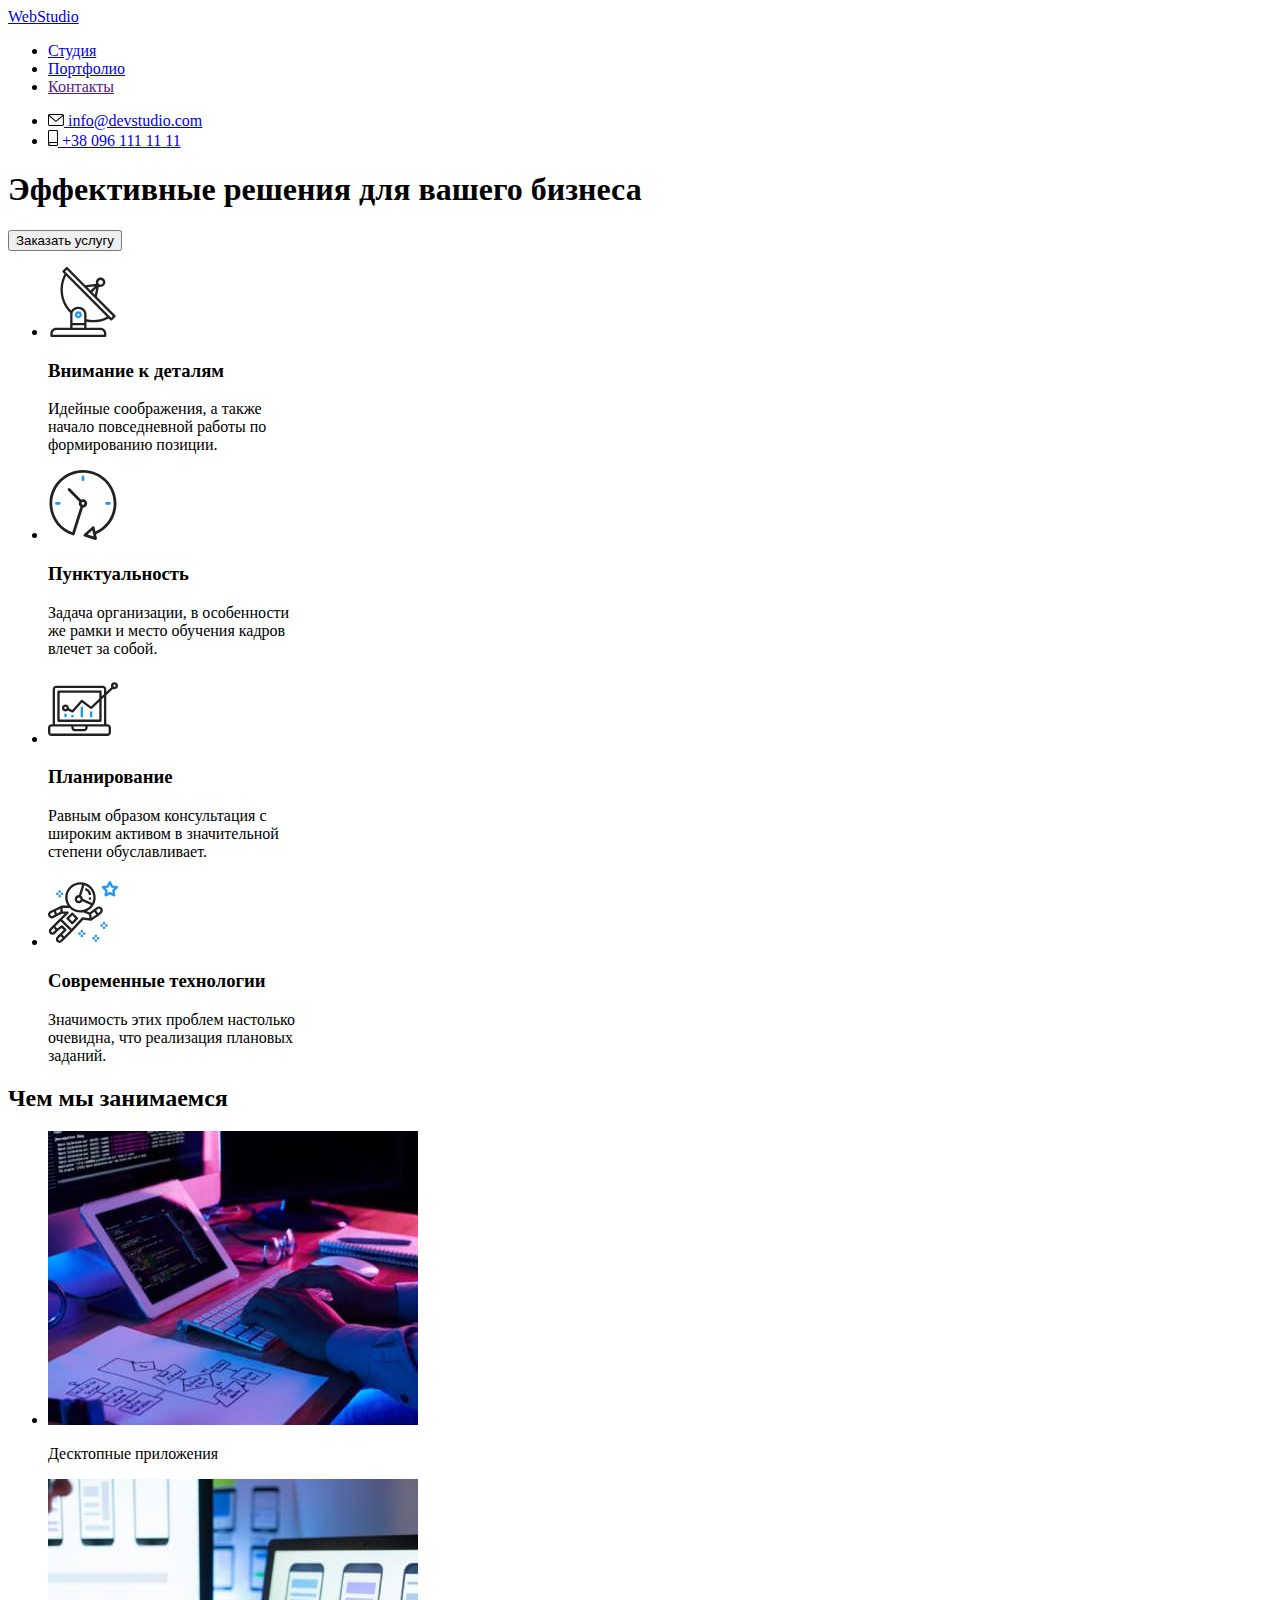
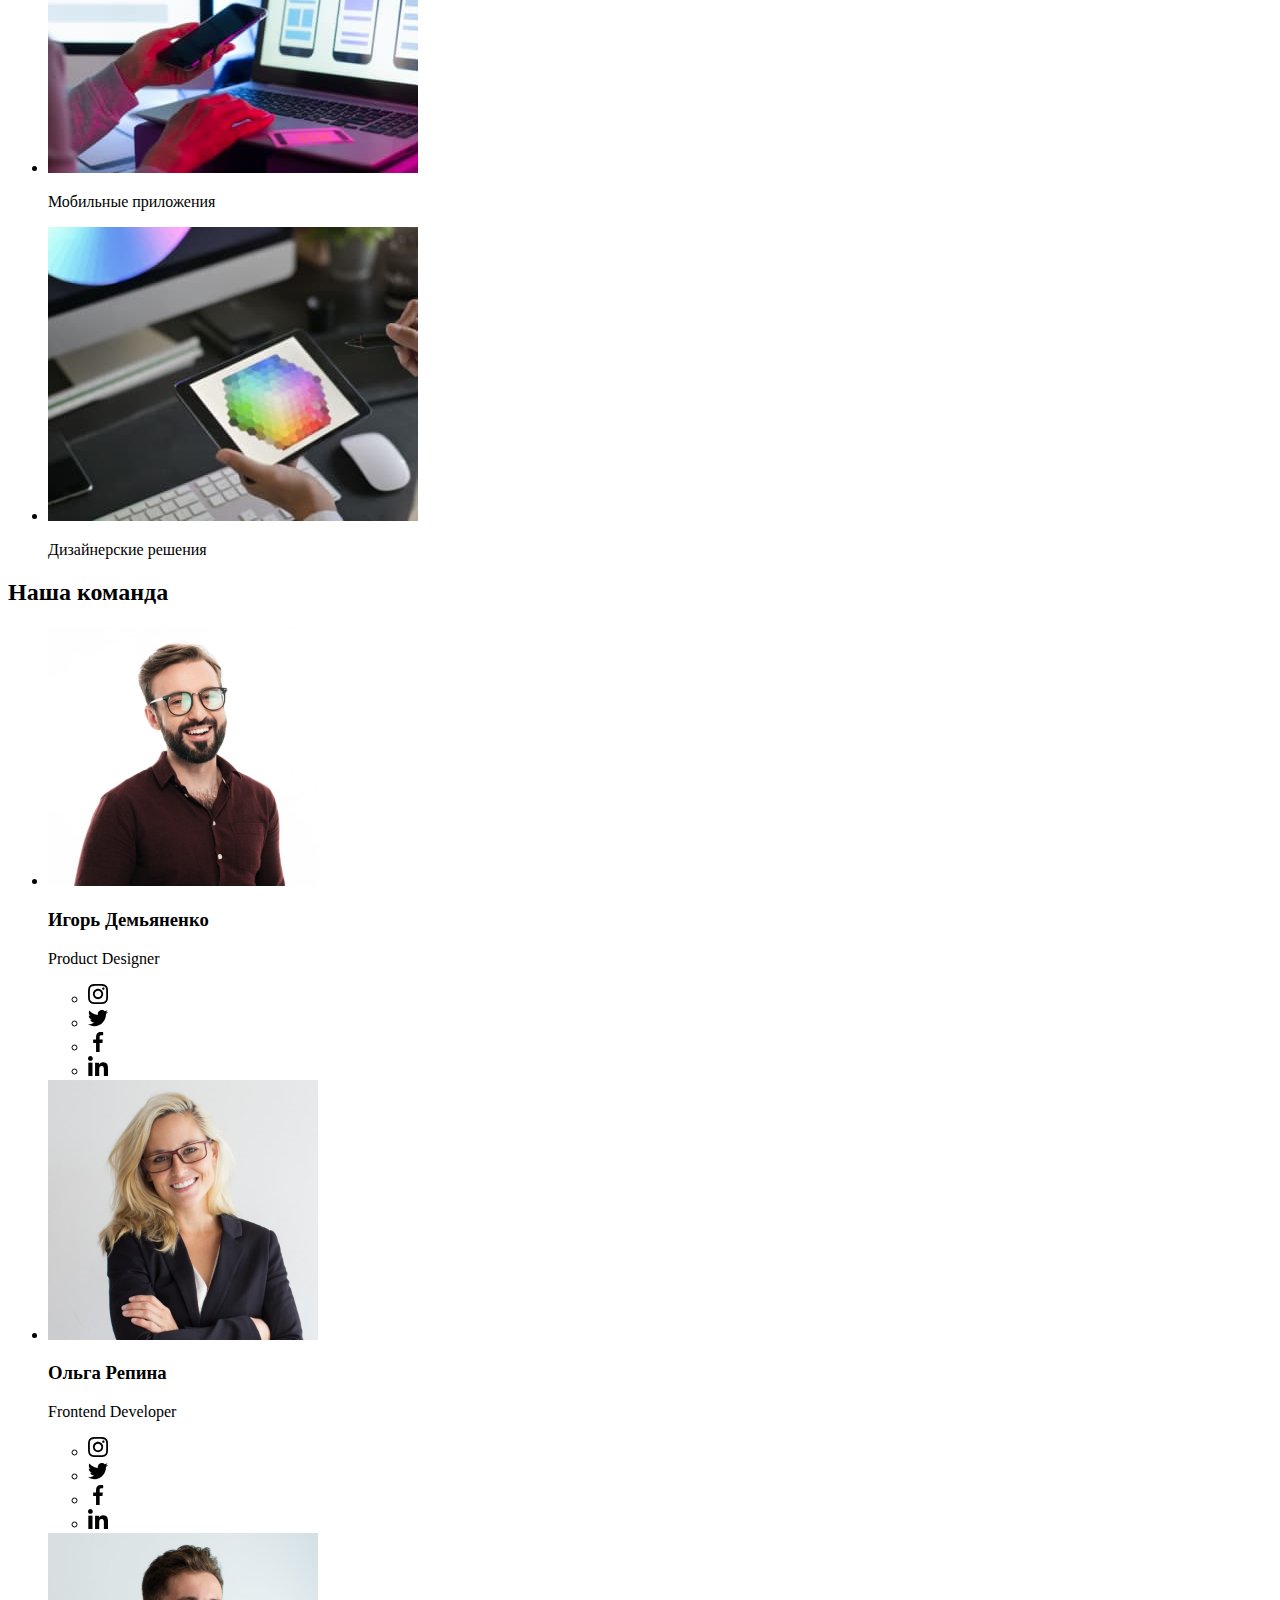
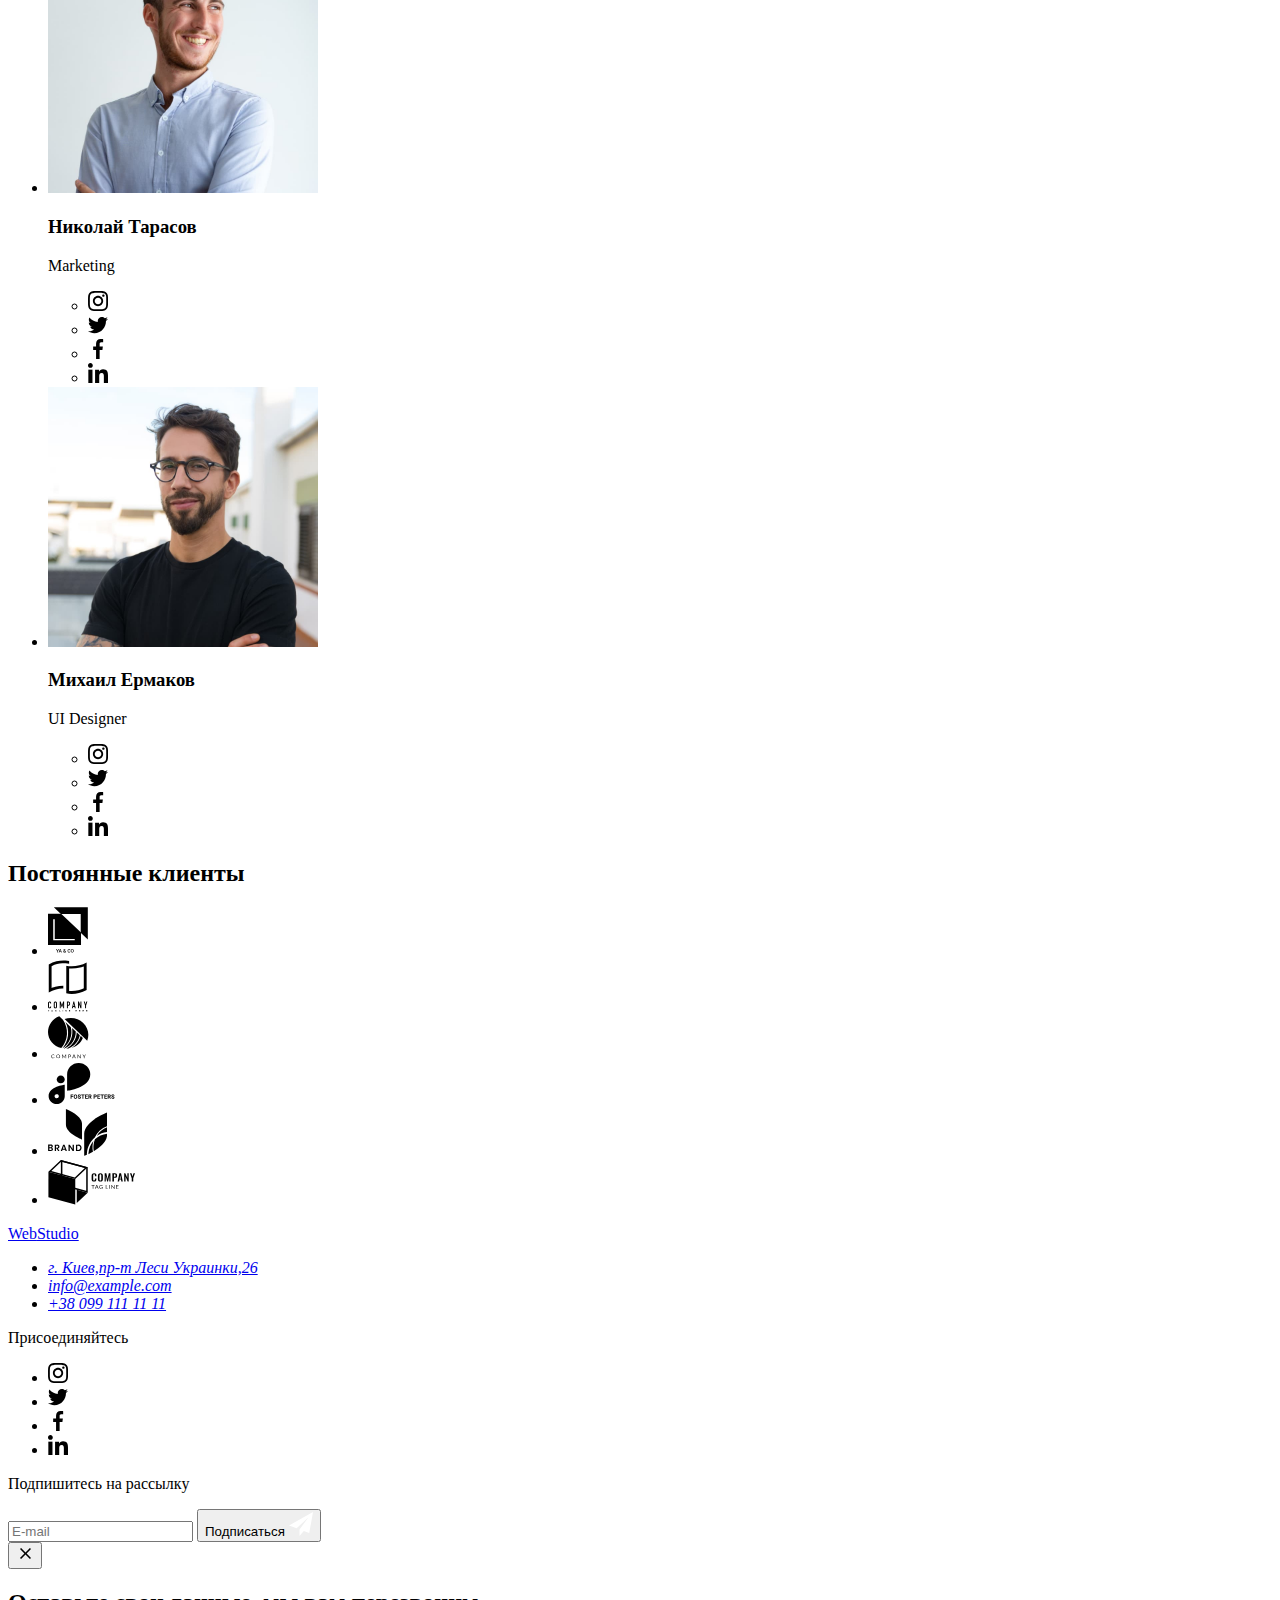
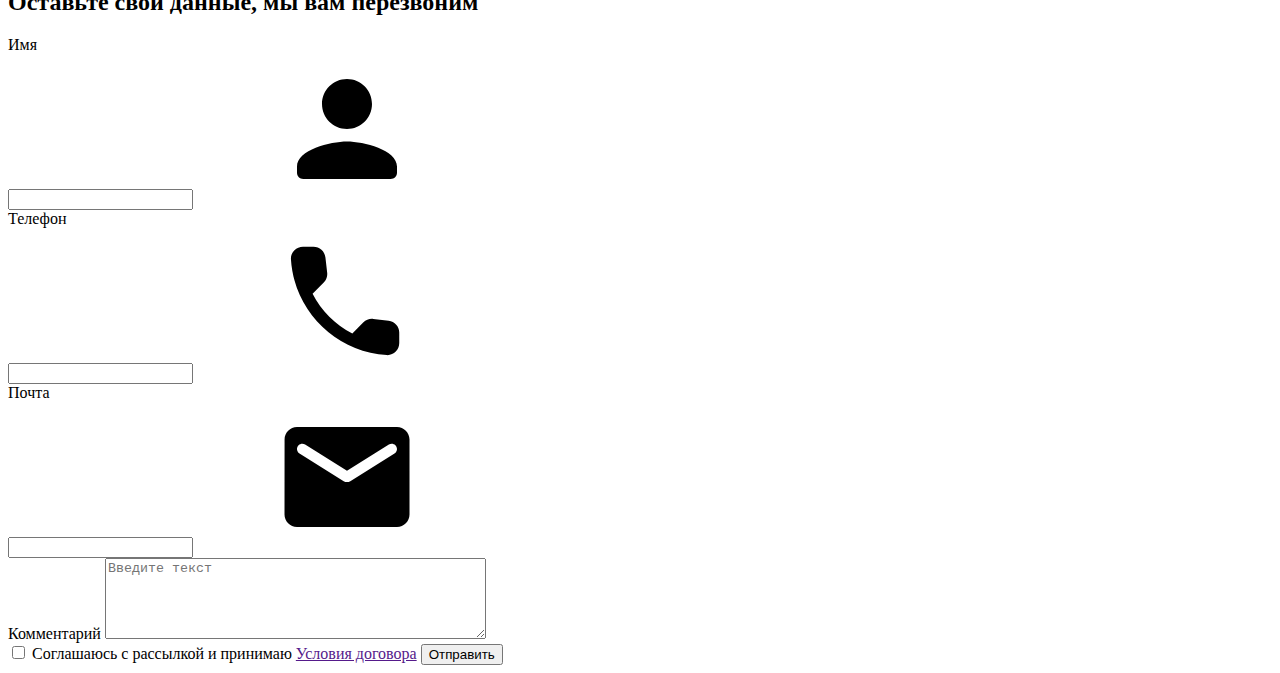
==== commit 81797833: "+" ====
--- a/index.html
+++ b/index.html
@@ -6,7 +6,7 @@
     <title>WebStudio</title>
     <link rel="preconnect" href="https://fonts.gstatic.com">
     <link href="https://fonts.googleapis.com/css2?family=Raleway:wght@700&family=Roboto:wght@400;500;700;900&display=swap" rel="stylesheet">
-    <link rel="stylesheet" href="https://cdnjs.cloudflare.com/ajax/libs/modern-normalize/1.0.0/modern-normalize.min.css">
+   
     <link rel="stylesheet" href="./css/main.min.css"/>
 </head>
 <body>
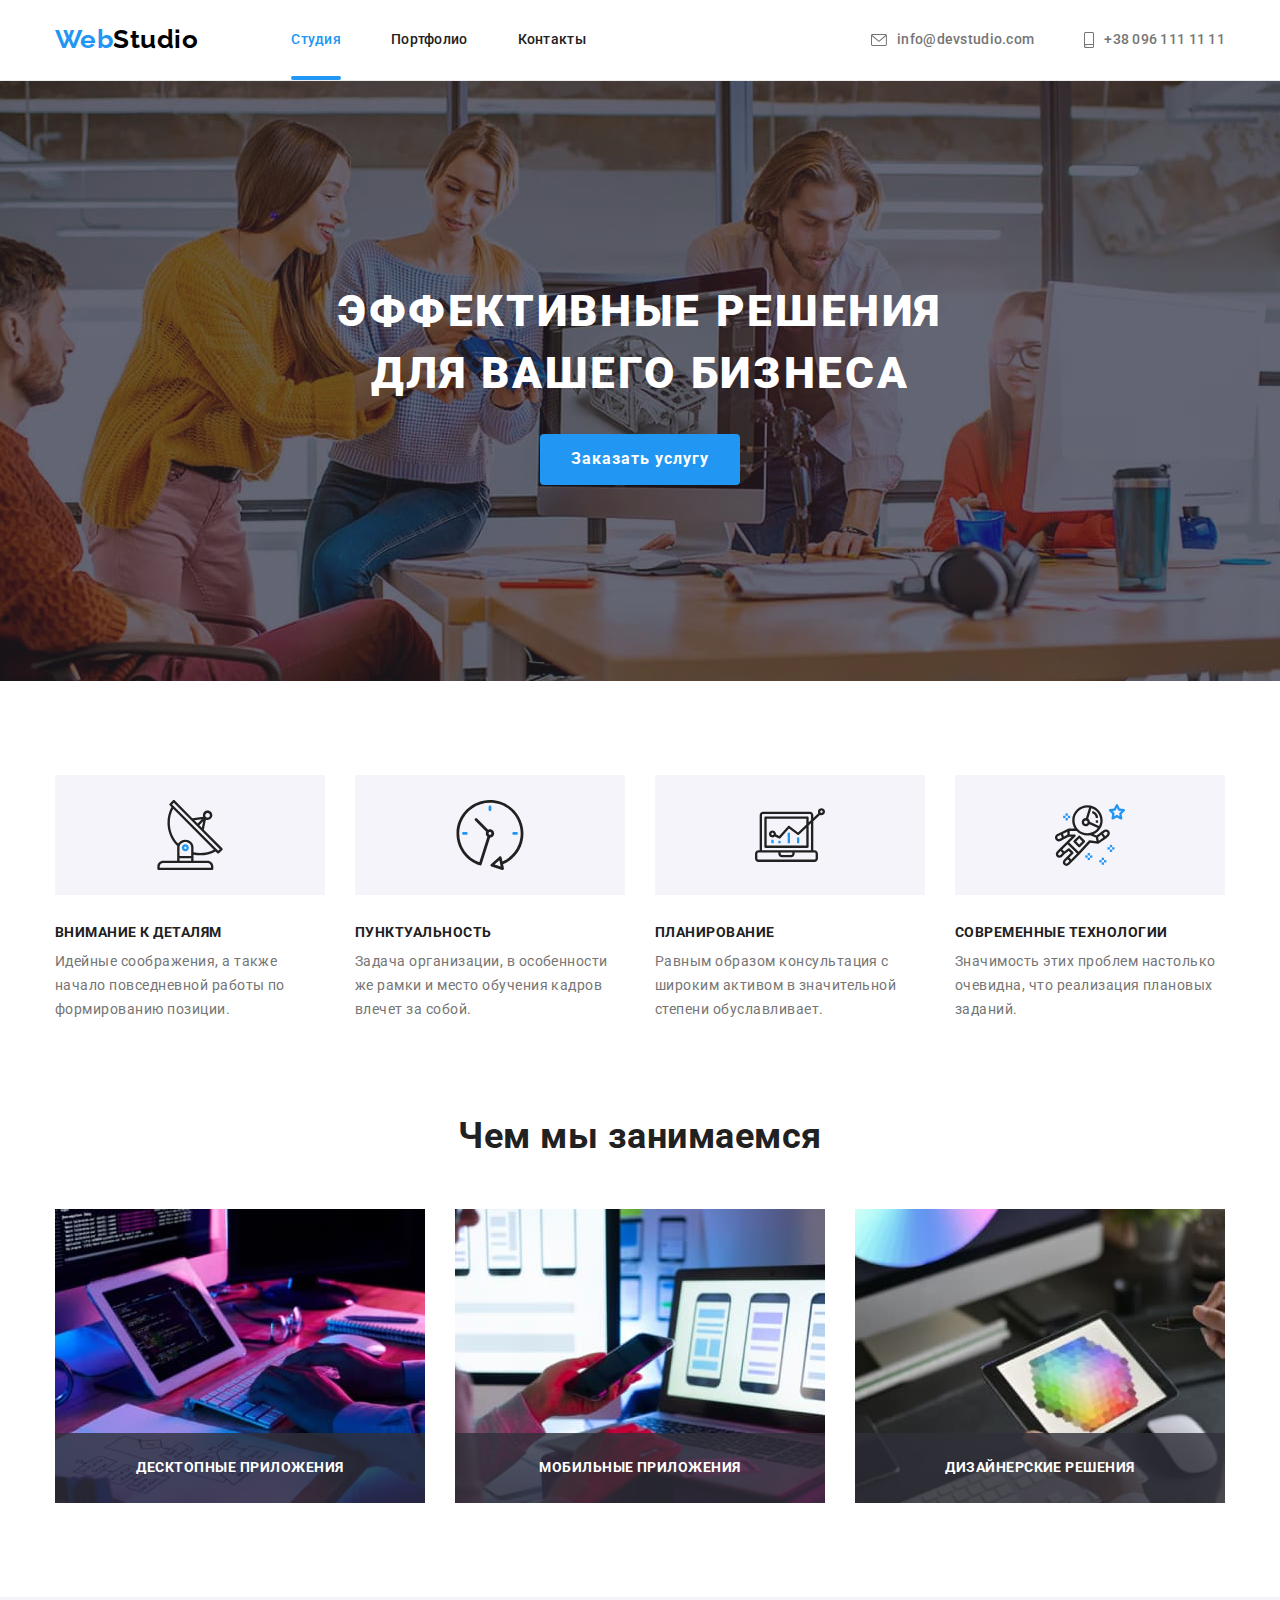
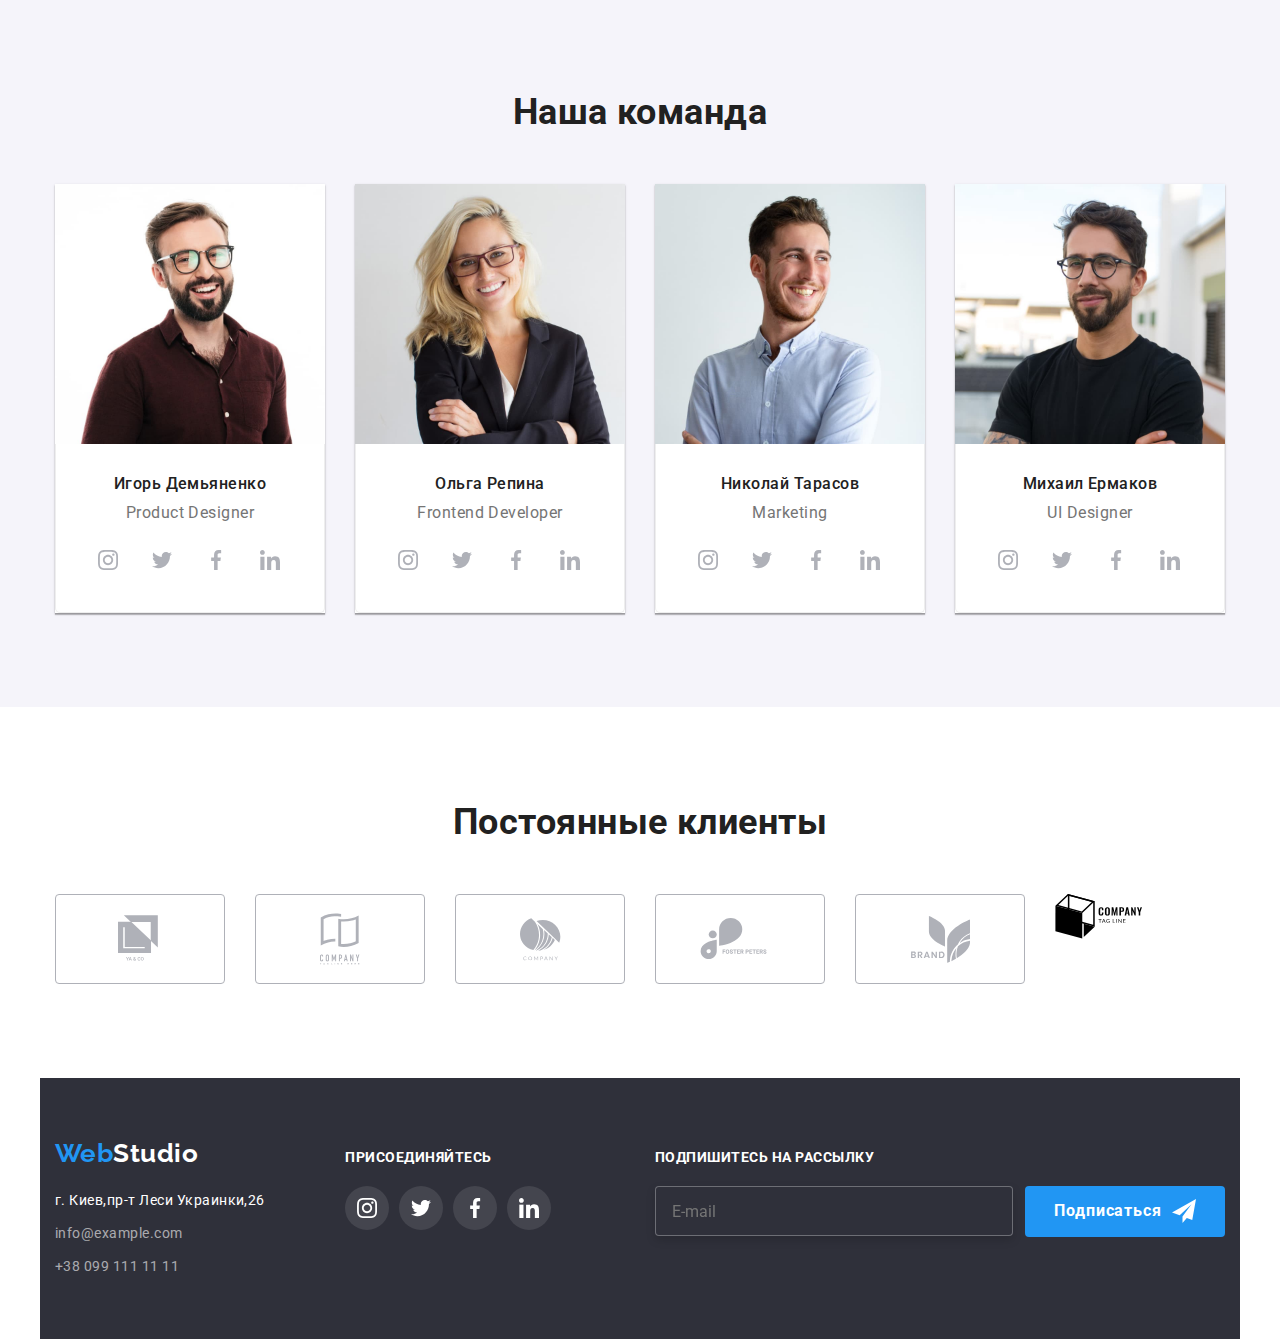
==== commit 269fe522: "студия готова" ====
--- a/index.html
+++ b/index.html
@@ -5,9 +5,10 @@
     <meta name="viewport" content="width=device-width, initial-scale=1.0">
     <title>WebStudio</title>
     <link rel="preconnect" href="https://fonts.gstatic.com">
+
     <link href="https://fonts.googleapis.com/css2?family=Raleway:wght@700&family=Roboto:wght@400;500;700;900&display=swap" rel="stylesheet">
    
-    <link rel="stylesheet" href="./css/main.min.css"/>
+    <link rel="stylesheet" href="./css/main.min.css">
 </head>
 <body>
     
@@ -155,21 +156,21 @@
                         </li>
                         <li >
                             <a class="social__link"  href="">
-                                <svg class="icon-social" width="20" height="20">
+                                <svg class="social__icon" width="20" height="20">
                                     <use  href="./images/icon/sprinte.svg#icon-twitter-1"></use>
                                 </svg>
                             </a>
                         </li>
                         <li >
                             <a class="social__link" href="">
-                                <svg class="icon-social" width="20" height="20"> 
+                                <svg class="social__icon" width="20" height="20"> 
                                     <use  href="./images/icon/sprinte.svg#icon-facebook-1"></use>
                                 </svg>
                             </a>
                         </li>
                         <li >
                             <a class="social__link" href="">
-                                 <svg class="icon-social" width="20" height="20">
+                                 <svg class="social__icon" width="20" height="20">
                                     <use  href="./images/icon/sprinte.svg#icon-linkedin-1"></use>
                                  </svg>
                             </a>
@@ -262,40 +263,40 @@
                             <li class="employees__item">
                                <img src="./images/img3.jpg" alt="" width="270" >
 
-                           <div class="demployees__desc">
+                           <div class="employees__desc">
                                <h3 class="employees__name">Михаил Ермаков</h3>
                                <p class="employees__profession">UI Designer</p>
 
-                                   <ul class="social">
-                                       <li>
-                                           <a  class="social__link" href="">
-                                            <svg class="social__icon" width="20" height="20" >
-                                                <use href="./images/icon/sprinte.svg#icon-instagram-2"></use>
-                                            </svg>
-                                        </a>
-                                    </li>
-                                    <li >
-                                        <a class="social__link"  href="">
-                                            <svg class="social__icon" width="20" height="20">
-                                                <use  href="./images/icon/sprinte.svg#icon-twitter-1"></use>
-                                            </svg>
-                                        </a>
-                                    </li>
-                                    <li >
-                                        <a class="ssocial__link" href="">
-                                            <svg class="social__icon" width="20" height="20"> 
-                                                <use  href="./images/icon/sprinte.svg#icon-facebook-1"></use>
-                                            </svg>
-                                        </a>
-                                    </li>
-                                    <li >
-                                        <a class="social__link" href="">
-                                            <svg class="social__icon" width="20" height="20">
-                                                <use  href="./images/icon/sprinte.svg#icon-linkedin-1"></use>
-                                            </svg>
-                                        </a>
-                                    </li>
-                                </ul>
+                               <ul class="social">
+                                <li>
+                                    <a  class="social__link" href="">
+                                        <svg class="social__icon" width="20" height="20" >
+                                            <use href="./images/icon/sprinte.svg#icon-instagram-2"></use>
+                                     </svg>
+                                 </a>
+                             </li>
+                             <li>
+                                 <a class="social__link"  href="">
+                                     <svg class="social__icon" width="20" height="20">
+                                         <use  href="./images/icon/sprinte.svg#icon-twitter-1"></use>
+                                     </svg>
+                                 </a>
+                             </li>
+                             <li>
+                                 <a class="social__link" href="">
+                                     <svg class="social__icon" width="20" height="20"> 
+                                         <use  href="./images/icon/sprinte.svg#icon-facebook-1"></use>
+                                     </svg>
+                                 </a>
+                             </li>
+                             <li>
+                                 <a class="social__link" href="">
+                                     <svg class="social__icon" width="20" height="20">
+                                         <use  href="./images/icon/sprinte.svg#icon-linkedin-1"></use>
+                                     </svg>
+                                 </a>
+                             </li>
+                         </ul>
                              </div>
                             </li>
                         </ul>
@@ -311,12 +312,12 @@
 
                         <ul class="clients">
                             <li>
-                     <a  class="clients__link" href="">
-                         <svg class="clients__icon" width="44" height="49">
-                            <use href="./images/icon/sprinte.svg#icon-logo-1"></use>
-                        </svg>
-                     </a>
-                    </li>
+                                <a  class="clients__link" href="">
+                                    <svg class="clients__icon" width="44" height="49">
+                                        <use href="./images/icon/sprinte.svg#icon-logo-1"></use>
+                                    </svg>
+                                </a>
+                          </li>
 
                     <li>
                         <a class="clients__link" href="" >  
@@ -400,8 +401,8 @@
                     </li>
                     
                     <li>
-                        <a href="" class="ssocial-footer__link">
-                            <svg width="20px" height="20px"  class="social-footer__icon"> 
+                        <a href="" class="social-footer__link">
+                            <svg width="20px" height="20px"   class="social-footer__icon"> 
                                 <use href="./images/icon/sprinte.svg#icon-facebook-1"></use>
                             </svg> 
                         </a>
@@ -409,7 +410,7 @@
                     
                     <li>
                         <a href="" class="social-footer__link">
-                            <svg width="20px" height="20px" class="ssocial-footer__icon"> 
+                            <svg width="20px" height="20px"  class="social-footer__icon"> 
                                 <use href="./images/icon/sprinte.svg#icon-linkedin-1"></use>
                             </svg> 
                         </a>
@@ -420,29 +421,29 @@
             
            <!--Подписка на рассылку-->
         
-           
-                  <p class="invoke">Подпишитесь на рассылку</p>
-                
-            <form class="form-footer"> 
-
-              <input class="form-footer__input"
-                    type="text"
-                    name="name"
-                    placeholder="E-mail"/>
-
-                    <button type="submit" class="big-button subscribe">Подписаться 
-                        <svg width=24 height=24  class="icon-send">
-
-                            <use href="./images/icon/sprinte.svg#icon-icon-send"></use>
+           <div>
+                <p class="invoke">Подпишитесь на рассылку</p>
+                    
+                <form class="form-footer"> 
+
+                <input class="form-footer__input"
+                        type="text"
+                        name="name"
+                        placeholder="E-mail"/>
+
+                        <button type="submit" class="big-button subscribe">Подписаться 
+                            <svg width=24 height=24  class="icon-send">
+
+                                <use href="./images/icon/sprinte.svg#icon-icon-send"></use>
+                                        
+                            </svg>
+                        </button>
                                     
-                        </svg>
-                   </button>
-                                
-             </form>
+                </form>
+           </div>
                             
                 
-           
-     </div>
+        </div>
         
 </footer>
                 
--- a/css/main.min.css
+++ b/css/main.min.css
@@ -1 +1,2 @@
-/* No CSS *//*# sourceMappingURL=main.min.css.map */+/*! modern-normalize v1.0.0 | MIT License | https://github.com/sindresorhus/modern-normalize */*,*::before,*::after{box-sizing:border-box}:root{-moz-tab-size:4;tab-size:4}html{line-height:1.15;-webkit-text-size-adjust:100%}body{margin:0}body{font-family:system-ui,-apple-system,"Segoe UI",Roboto,Helvetica,Arial,sans-serif,"Apple Color Emoji","Segoe UI Emoji"}hr{height:0;color:inherit}abbr[title]{text-decoration:underline dotted}b,strong{font-weight:bolder}code,kbd,samp,pre{font-family:ui-monospace, SFMono-Regular, Consolas, 'Liberation Mono', Menlo, monospace;font-size:1em}small{font-size:80%}sub,sup{font-size:75%;line-height:0;position:relative;vertical-align:baseline}sub{bottom:-0.25em}sup{top:-0.5em}table{text-indent:0;border-color:inherit}button,input,optgroup,select,textarea{font-family:inherit;font-size:100%;line-height:1.15;margin:0}button,select{text-transform:none}button,[type='button'],[type='reset'],[type='submit']{-webkit-appearance:button}::-moz-focus-inner{border-style:none;padding:0}:-moz-focusring{outline:1px dotted ButtonText}:-moz-ui-invalid{box-shadow:none}legend{padding:0}progress{vertical-align:baseline}::-webkit-inner-spin-button,::-webkit-outer-spin-button{height:auto}[type='search']{-webkit-appearance:textfield;outline-offset:-2px}::-webkit-search-decoration{-webkit-appearance:none}::-webkit-file-upload-button{-webkit-appearance:button;font:inherit}summary{display:list-item}:root{--main-text-color:#212121;--accent-color:#2196F3;--text-color:#757575 ;--main-title-color: #FFFFFF;--studio-color--:#000000;--footer-hero-color:#2F303A;--background-color:#F5F4FA ;--contact-color:rgba(255, 255, 255, 0.6);--border-bottom-color:#ECECEC;--border-card-color:#eeeeee;--icon-fill-color:#afb1b8;--social-link-footer-background:rgba(255, 255, 255, 0.1);--title-big-img-background:rgba(47, 48, 58, 0.8);--overlay-background-color: rgba(33, 150, 243, 0.9)}body{background-color:var(--main-title-color);color:var(--main-text-color);font-family:Roboto,OpenSans;letter-spacing:0.03em}a{text-decoration:none;display:block}ul{list-style:none;margin:0;padding:0}img{display:block;max-width:100%;height:auto}.container{margin-left:auto;margin-right:auto;width:1200px;padding-left:15px;padding-right:15px}.header{padding-top:24px;border-bottom:1px solid var(--border-bottom-color)}.header-main{display:flex;align-items:center}.menu-nav{display:flex}.menu-nav>a{margin-right:93px}.web{display:inline-block;color:var(--accent-color);font-family:Raleway,OpenSans;font-weight:700;font-size:26px;line-height:1.2}.studio{color:var(--studio-color--);font-family:Raleway, OpenSans;font-weight:700;font-size:26px;line-height:1.2}.site-nav{display:flex}.site-nav li+li{margin-left:50px}.site-nav__link{color:var(--main-text-color);font-weight:500;font-size:14px;line-height:1.14;letter-spacing:0.02em}.site-nav__link{position:relative;padding-top:8px;transition:color 250ms cubic-bezier(0.4, 0, 0.2, 1);padding-bottom:32px}.site-nav__link.current::after{position:absolute;left:0;bottom:0;content:"";display:block;opacity:0;transition:opacity 250ms cubic-bezier(0.4, 0, 0.2, 1);width:100%;height:4px;background-color:var(--accent-color);border-radius:2px}.site-nav__link:hover::after,.site-nav__link:active::after,.site-nav__link.current::after{opacity:1}.site-nav__link:hover,.site-nav__link:active,.site-nav__link.current,.auth-nav__contact:hover,.auth-nav__contact:focus{color:var(--accent-color)}.auth-nav{display:flex;margin-left:auto}.auth-nav li+li{margin-left:50px}.auth-nav__contact{display:inline-flex;justify-content:center;align-items:center;padding-top:8px;padding-bottom:32px;transition:color 250ms cubic-bezier(0.4, 0, 0.2, 1);color:var(--text-color);font-weight:500;font-size:14px;line-height:1.14;letter-spacing:0.02em}.envelope{margin-right:10px;fill:currentColor}.smartphone{margin-right:10px;fill:currentColor}.web{display:inline-block;color:var(--accent-color);font-family:Raleway,OpenSans;font-weight:700;font-size:26px;line-height:1.2}.studio{color:var(--studio-color--);font-family:Raleway, OpenSans;font-weight:700;font-size:26px;line-height:1.2}.logo{display:inline-block;color:var(--main-title-color);font-family:Raleway,OpenSans;font-weight:700;font-size:26px;line-height:1.2}.big-button{display:flex;align-items:center;justify-content:center;margin:0 auto;border:0 solid transparent;border-top-left-radius:4px;border-top-right-radius:4px;border-bottom-right-radius:4px;border-bottom-left-radius:4px;width:200px;padding:10px 28px 10px 28px;background-color:var(--accent-color);color:var(--main-title-color);font-family:Roboto,OpenSans;font-weight:700;font-size:16px;line-height:1.9;letter-spacing:0.06em;cursor:pointer}.section-hero{padding-top:200px;padding-bottom:200px;background-color:var(--footer-hero-color);text-align:center}.big-banner{max-width:1600px;height:600px;margin-left:auto;margin-right:auto;background-image:linear-gradient(to right, rgba(47,48,58,0.4), rgba(47,48,58,0.4)),url("../images/hero.jpg");background-size:cover;background-repeat:no-repeat;background-position:center}.section-hero__maim-title{margin:auto;margin-bottom:30px;width:696px;color:var(--main-title-color);font-weight:900;font-size:44px;line-height:1.4;text-align:center;letter-spacing:0.06em;text-transform:uppercase}.section-title{padding-top:94px;padding-bottom:94px}.advantage{display:flex}.advantage li+li{margin-left:30px}.advantage li{width:270px}.advantage__item{display:flex;height:120px;margin-bottom:30px;background-size:contain;background-repeat:no-repeat;background-position:center;background-color:var(--background-color);justify-content:center;align-items:center}.advantage__small-title{margin-top:0;margin-bottom:9px;color:var(--main-text-color);font-weight:700;font-size:14px;line-height:1.14;text-transform:uppercase}.advantage__secion-text{margin-top:0;margin-bottom:0;color:var(--text-color);font-size:14px;line-height:1.7}.section-doing{padding-bottom:94px}.title{margin-top:0px;margin-bottom:50px;color:var(--main-text-color);font-weight:700;font-size:36px;line-height:1.2;text-align:center}.unites{display:flex}.unites li+li{margin-left:30px}.unites__big-img{position:relative}.unites__subtitle{position:absolute;width:100%;bottom:0;margin:0;padding:27px;background-color:var(--title-big-img-background);color:var(--main-title-color);font-weight:700;font-size:14px;line-height:1.14;text-transform:uppercase;text-align:center}.section-command{padding-top:94px;padding-bottom:94px;background-color:var(--background-color)}.employees{display:flex}.employees li+li{margin-left:30px}.employees__item{width:270px;background:var(--main-title-color);box-shadow:0px 1px 3px rgba(0,0,0,0.12),0px 1px 1px rgba(0,0,0,0.14),0px 2px 1px rgba(0,0,0,0.2)}.employees__desc{padding:30px;border-right-width:1px;border-right-style:solid;border-right-color:var(--border-card-color);border-left-width:1px;border-left-style:solid;border-left-color:var(--border-card-color);border-bottom-width:1px;border-bottom-style:solid;border-bottom-color:var(--border-card-color);border-bottom-right-radius:5px;border-bottom-left-radius:5px;overflow:hidden}.employees__name{margin-top:0px;margin-bottom:10px;color:var(--main-text-color);font-weight:500;font-size:16px;line-height:1.2;text-align:center}.employees__profession{margin:0;color:var(--text-color);font-weight:400;font-size:16px;line-height:1.2;text-align:center}.social{display:flex;margin-top:16px}.social li+li{margin-left:10px}.social__link{width:44px;height:44px;transition:background-color 250ms cubic-bezier(0.4, 0, 0.2, 1),color 250ms cubic-bezier(0.4, 0, 0.2, 1);color:var(--icon-fill-color);display:inline-flex;justify-content:center;align-items:center;border-radius:50%}.social__link:hover,.social__link:focus,.social__icon:hover,.social__icon:focus{background-color:var(--accent-color);color:var(--main-title-color)}.social__icon{fill:currentColor}.section-clients{padding-top:94px;padding-bottom:94px}.clients{display:flex}.clients li+li{margin-left:30px}.clients__link{width:170px;height:90px;border:1px solid var(--icon-fill-color);box-sizing:border-box;border-radius:4px;transition:border-color 250ms cubic-bezier(0.4, 0, 0.2, 1),color 250ms cubic-bezier(0.4, 0, 0.2, 1);color:var(--icon-fill-color);display:inline-flex;justify-content:center;align-items:center}.clients__link:hover,.clients__link:focus{color:var(--accent-color);border-color:var(--accent-color)}.clients__icon{fill:currentColor}.footer .container{display:flex;justify-content:space-between;align-items:baseline;padding-top:60px;padding-bottom:60px;background-color:var(--footer-hero-color)}.content-link{margin-right:70px}.content-link>a{display:flex;margin-bottom:20px}.info li+li{margin-top:9px}.info__address{color:var(--main-title-color);font-style:normal;font-weight:400;font-size:14px;line-height:1.71}.info__mail{color:var(--contact-color);font-style:normal;font-size:14px;line-height:1.71}.info__tel{color:var(--contact-color);font-style:normal;font-size:14px;line-height:1.71}.invoke-social{margin-right:93px}.invoke{margin-top:0;margin-bottom:20px;color:var(--main-title-color);font-weight:700;font-size:14px;line-height:1.14;text-transform:uppercase}.social-footer{display:flex}.social-footer li+li{margin-left:10px}.social-footer__link{width:44px;height:44px;display:inline-flex;justify-content:center;align-items:center;transition:background-color 250ms cubic-bezier(0.4, 0, 0.2, 1);background-color:var(--social-link-footer-background);border-radius:50px}.social-footer__icon{fill:var(--main-title-color)}.social-footer__link:hover,.social-footer__link:focus{background-color:var(--accent-color)}.form-footer{display:flex}.form-footer__input{color:var(--main-title-color);padding-left:16px;width:358px;height:50px;border:1px solid rgba(255,255,255,0.3);box-sizing:border-box;filter:drop-shadow(0px 4px 4px rgba(0,0,0,0.15));border-radius:4px;background:var(--footer-hero-color)}.subscribe{margin-left:12px}.icon-send{margin-left:10px}.modal-bgr{position:fixed;top:0;left:0;width:100%;height:100%;background-color:rgba(0,0,0,0.2)}.modal-window{position:absolute;top:50%;left:50%;transform:translate(-50%, -50%);padding:40px;width:528px;height:581px;background:var(--main-title-color);box-shadow:0px 1px 3px rgba(0,0,0,0.12),0px 1px 1px rgba(0,0,0,0.14),0px 2px 1px rgba(0,0,0,0.2);border-radius:4px}.modal-bgr.is-hidden{visibility:hidden;pointer-events:none}.btn-close{position:absolute;top:8px;right:8px;width:30px;height:30px;background-color:var(--main-title-color);border:1px solid rgba(0,0,0,0.1);border-radius:50%;cursor:pointer}.icon-close{position:absolute;transform:translate(-50%, -50%)}.icon-close:hover{fill:var(--accent-color)}.title-form{margin-top:0;margin-bottom:12px;color:var(--main-text-color);font-weight:700;font-size:20px;line-height:1.2;text-align:center}.form-field{margin-bottom:20px}.form-field__label,.comment__label{display:block;margin-top:0;margin-bottom:4px;font-style:normal;font-weight:400;font-size:12px;line-height:1.16;letter-spacing:0.01em}.form-input{position:relative;margin-bottom:10px;color:var(--title-text-color);transition:color 250ms cubic-bezier(0.4, 0, 0.2, 1)}.form-input:focus-within{color:var(--accent-color)}.form-input input{width:100%;padding:10px 0 10px 42px;border:1px solid rgba(33,33,33,0.2);border-radius:4px;transition:border-color 250ms cubic-bezier(0.4, 0, 0.2, 1)}.form input:focus,.comment textarea:focus{border-color:var(--accent-color);cursor:pointer;outline:0}.form-input__icon{position:absolute;top:50%;left:12px;transform:translateY(-50%);width:18px;height:18px;fill:currentColor}.comment textarea{width:100%;padding:12px 16px;resize:none;border:1px solid rgba(33,33,33,0.2);border-radius:4px;transition:border-color 250ms cubic-bezier(0.4, 0, 0.2, 1)}textarea::placeholder{font-size:14px;line-height:1.14;color:rgba(117,117,117,0.5)}.checkbox{display:flex;justify-content:center;align-items:center;margin-bottom:30px;cursor:pointer}.checkbox__input{position:absolute;width:1px;height:1px;margin:-1px;border:0;padding:0;clip:rect(0 0 0 0);overflow:hidden}.checkbox__text{display:flex;align-items:center;font-weight:400;font-size:14px;line-height:1.71;letter-spacing:0.03em;color:var(--text-color)}.checkbox__text a{margin-left:5px;color:var(--accent-color);text-decoration:underline}.checkbox__text::before{content:"";display:inline-block;margin-right:8px;width:16px;height:15px;background-image:url(../images/icon/cub.svg);background-size:contain;background-repeat:no-repeat;background-position:center}.checkbox__input:checked+.checkbox__text::before{background-color:var(--accent-color);background-image:url(../images/icon/check.svg);background-origin:border-box}
+/*# sourceMappingURL=main.min.css.map */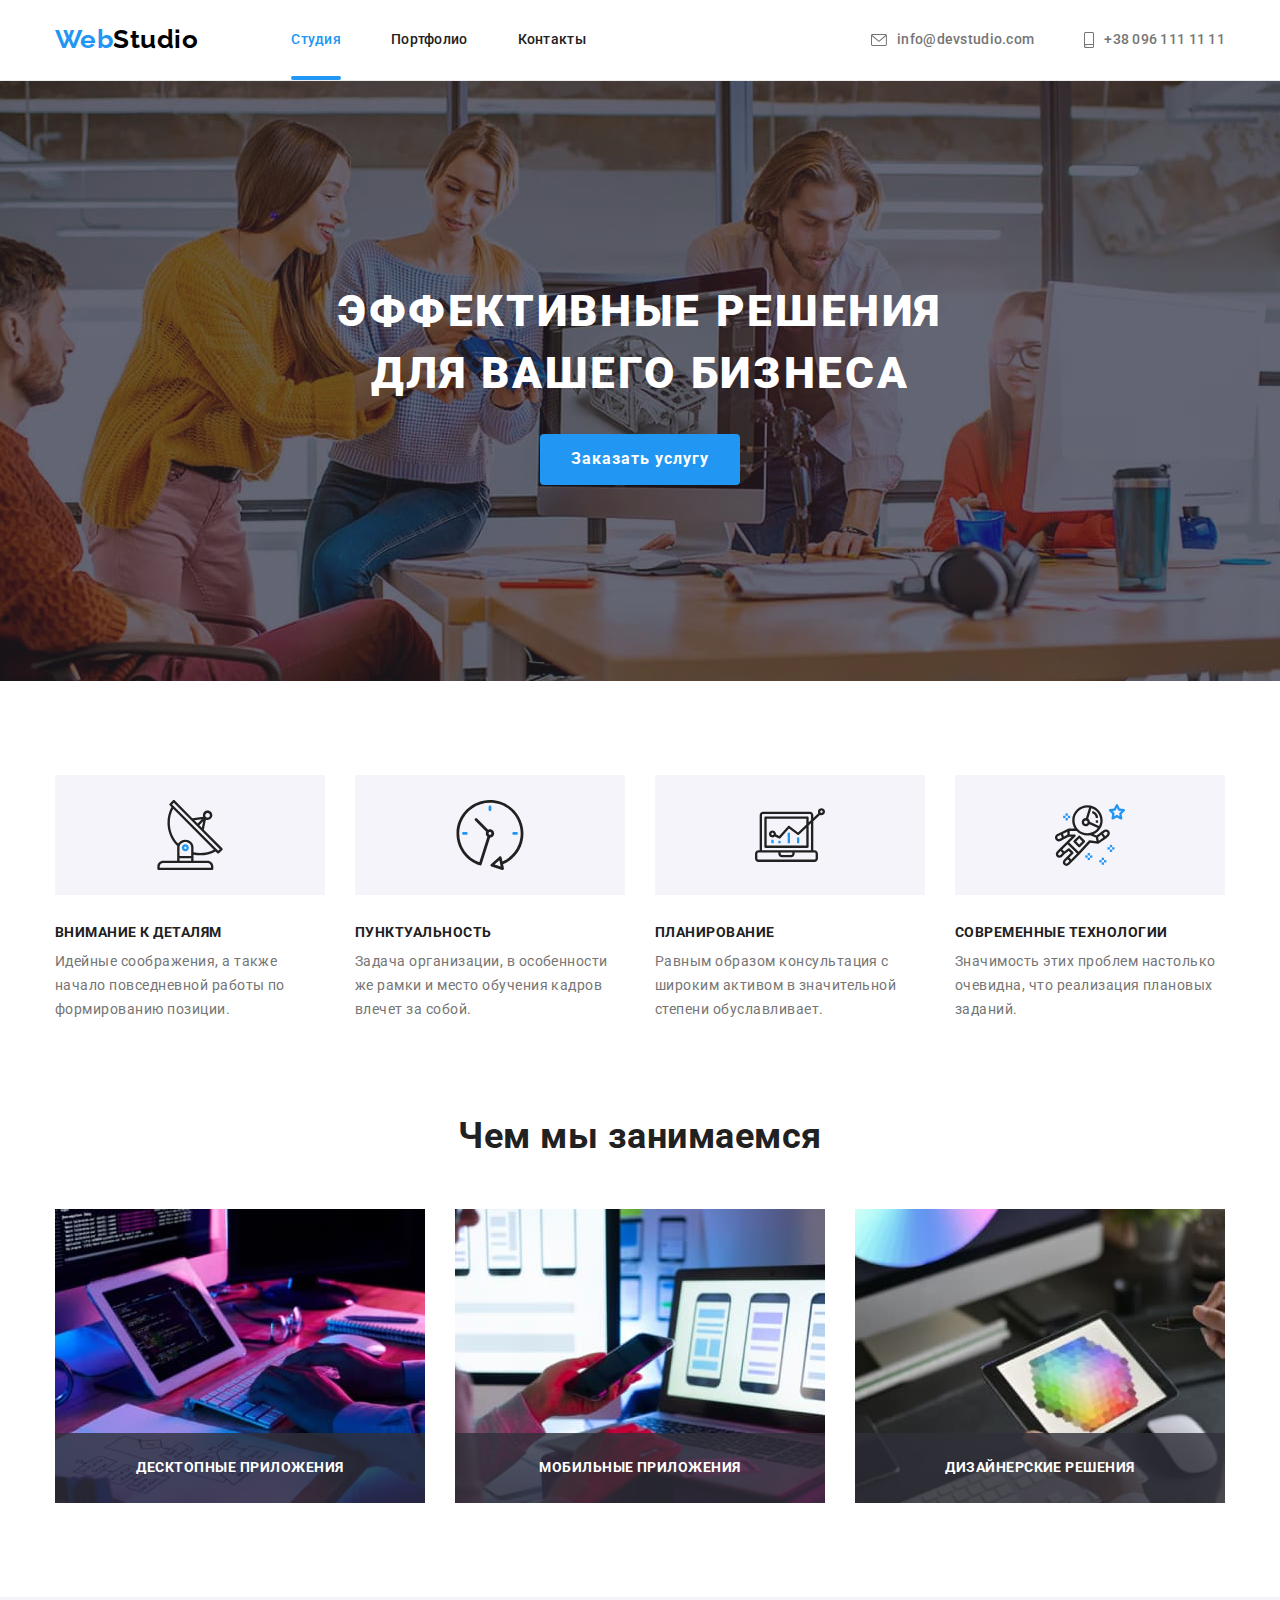
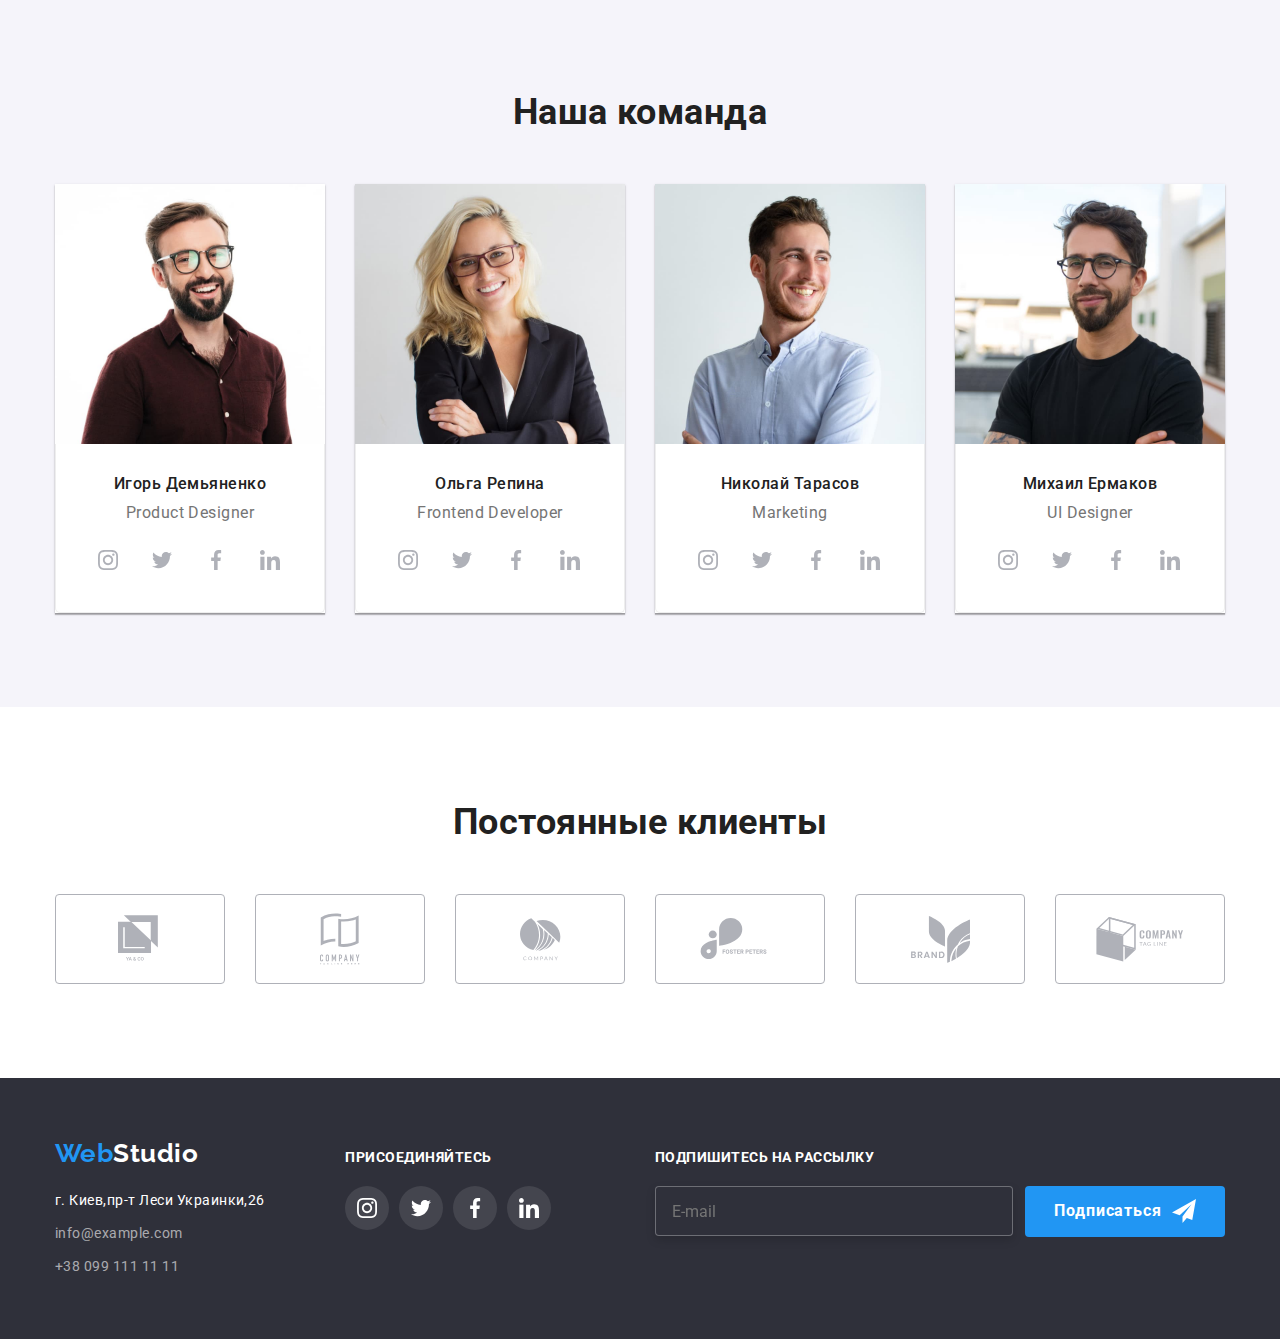
==== commit 4313b100: "ДЗ готово" ====
--- a/index.html
+++ b/index.html
@@ -306,18 +306,18 @@
 </section>
 
 <!--Постоянные клиенты-->
-    <section class="section-clients">
-                    <div  class="container">
+<section class="section-clients">
+        <div  class="container">
                         <h2 class="title">Постоянные клиенты </h2>
 
-                        <ul class="clients">
-                            <li>
-                                <a  class="clients__link" href="">
-                                    <svg class="clients__icon" width="44" height="49">
-                                        <use href="./images/icon/sprinte.svg#icon-logo-1"></use>
-                                    </svg>
-                                </a>
-                          </li>
+            <ul class="clients">
+                    <li>
+                            <a  class="clients__link" href="">
+                                <svg class="clients__icon" width="44" height="49">
+                                    <use href="./images/icon/sprinte.svg#icon-logo-1"></use>
+                                </svg>
+                            </a>
+                    </li>
 
                     <li>
                         <a class="clients__link" href="" >  
@@ -350,16 +350,16 @@
                     </a>
                 </li>
 
-                <li class="clients-item">
-                    <a class="clients-link" href="">
-                        <svg class="clients-icon" width="88" height="45">
+                <li>
+                    <a class="clients__link" href="">
+                        <svg class="clients__icon" width="88" height="45">
                             <use href="./images/icon/sprinte.svg#icon-logo-6"></use>
                         </svg>
                     </a>
                 </li>
             </ul>
         </div> 
-    </section>
+ </section>
  </main>
     
     <footer class="footer">
--- a/css/main.min.css
+++ b/css/main.min.css
@@ -1,2 +1,2 @@
-/*! modern-normalize v1.0.0 | MIT License | https://github.com/sindresorhus/modern-normalize */*,*::before,*::after{box-sizing:border-box}:root{-moz-tab-size:4;tab-size:4}html{line-height:1.15;-webkit-text-size-adjust:100%}body{margin:0}body{font-family:system-ui,-apple-system,"Segoe UI",Roboto,Helvetica,Arial,sans-serif,"Apple Color Emoji","Segoe UI Emoji"}hr{height:0;color:inherit}abbr[title]{text-decoration:underline dotted}b,strong{font-weight:bolder}code,kbd,samp,pre{font-family:ui-monospace, SFMono-Regular, Consolas, 'Liberation Mono', Menlo, monospace;font-size:1em}small{font-size:80%}sub,sup{font-size:75%;line-height:0;position:relative;vertical-align:baseline}sub{bottom:-0.25em}sup{top:-0.5em}table{text-indent:0;border-color:inherit}button,input,optgroup,select,textarea{font-family:inherit;font-size:100%;line-height:1.15;margin:0}button,select{text-transform:none}button,[type='button'],[type='reset'],[type='submit']{-webkit-appearance:button}::-moz-focus-inner{border-style:none;padding:0}:-moz-focusring{outline:1px dotted ButtonText}:-moz-ui-invalid{box-shadow:none}legend{padding:0}progress{vertical-align:baseline}::-webkit-inner-spin-button,::-webkit-outer-spin-button{height:auto}[type='search']{-webkit-appearance:textfield;outline-offset:-2px}::-webkit-search-decoration{-webkit-appearance:none}::-webkit-file-upload-button{-webkit-appearance:button;font:inherit}summary{display:list-item}:root{--main-text-color:#212121;--accent-color:#2196F3;--text-color:#757575 ;--main-title-color: #FFFFFF;--studio-color--:#000000;--footer-hero-color:#2F303A;--background-color:#F5F4FA ;--contact-color:rgba(255, 255, 255, 0.6);--border-bottom-color:#ECECEC;--border-card-color:#eeeeee;--icon-fill-color:#afb1b8;--social-link-footer-background:rgba(255, 255, 255, 0.1);--title-big-img-background:rgba(47, 48, 58, 0.8);--overlay-background-color: rgba(33, 150, 243, 0.9)}body{background-color:var(--main-title-color);color:var(--main-text-color);font-family:Roboto,OpenSans;letter-spacing:0.03em}a{text-decoration:none;display:block}ul{list-style:none;margin:0;padding:0}img{display:block;max-width:100%;height:auto}.container{margin-left:auto;margin-right:auto;width:1200px;padding-left:15px;padding-right:15px}.header{padding-top:24px;border-bottom:1px solid var(--border-bottom-color)}.header-main{display:flex;align-items:center}.menu-nav{display:flex}.menu-nav>a{margin-right:93px}.web{display:inline-block;color:var(--accent-color);font-family:Raleway,OpenSans;font-weight:700;font-size:26px;line-height:1.2}.studio{color:var(--studio-color--);font-family:Raleway, OpenSans;font-weight:700;font-size:26px;line-height:1.2}.site-nav{display:flex}.site-nav li+li{margin-left:50px}.site-nav__link{color:var(--main-text-color);font-weight:500;font-size:14px;line-height:1.14;letter-spacing:0.02em}.site-nav__link{position:relative;padding-top:8px;transition:color 250ms cubic-bezier(0.4, 0, 0.2, 1);padding-bottom:32px}.site-nav__link.current::after{position:absolute;left:0;bottom:0;content:"";display:block;opacity:0;transition:opacity 250ms cubic-bezier(0.4, 0, 0.2, 1);width:100%;height:4px;background-color:var(--accent-color);border-radius:2px}.site-nav__link:hover::after,.site-nav__link:active::after,.site-nav__link.current::after{opacity:1}.site-nav__link:hover,.site-nav__link:active,.site-nav__link.current,.auth-nav__contact:hover,.auth-nav__contact:focus{color:var(--accent-color)}.auth-nav{display:flex;margin-left:auto}.auth-nav li+li{margin-left:50px}.auth-nav__contact{display:inline-flex;justify-content:center;align-items:center;padding-top:8px;padding-bottom:32px;transition:color 250ms cubic-bezier(0.4, 0, 0.2, 1);color:var(--text-color);font-weight:500;font-size:14px;line-height:1.14;letter-spacing:0.02em}.envelope{margin-right:10px;fill:currentColor}.smartphone{margin-right:10px;fill:currentColor}.web{display:inline-block;color:var(--accent-color);font-family:Raleway,OpenSans;font-weight:700;font-size:26px;line-height:1.2}.studio{color:var(--studio-color--);font-family:Raleway, OpenSans;font-weight:700;font-size:26px;line-height:1.2}.logo{display:inline-block;color:var(--main-title-color);font-family:Raleway,OpenSans;font-weight:700;font-size:26px;line-height:1.2}.big-button{display:flex;align-items:center;justify-content:center;margin:0 auto;border:0 solid transparent;border-top-left-radius:4px;border-top-right-radius:4px;border-bottom-right-radius:4px;border-bottom-left-radius:4px;width:200px;padding:10px 28px 10px 28px;background-color:var(--accent-color);color:var(--main-title-color);font-family:Roboto,OpenSans;font-weight:700;font-size:16px;line-height:1.9;letter-spacing:0.06em;cursor:pointer}.section-hero{padding-top:200px;padding-bottom:200px;background-color:var(--footer-hero-color);text-align:center}.big-banner{max-width:1600px;height:600px;margin-left:auto;margin-right:auto;background-image:linear-gradient(to right, rgba(47,48,58,0.4), rgba(47,48,58,0.4)),url("../images/hero.jpg");background-size:cover;background-repeat:no-repeat;background-position:center}.section-hero__maim-title{margin:auto;margin-bottom:30px;width:696px;color:var(--main-title-color);font-weight:900;font-size:44px;line-height:1.4;text-align:center;letter-spacing:0.06em;text-transform:uppercase}.section-title{padding-top:94px;padding-bottom:94px}.advantage{display:flex}.advantage li+li{margin-left:30px}.advantage li{width:270px}.advantage__item{display:flex;height:120px;margin-bottom:30px;background-size:contain;background-repeat:no-repeat;background-position:center;background-color:var(--background-color);justify-content:center;align-items:center}.advantage__small-title{margin-top:0;margin-bottom:9px;color:var(--main-text-color);font-weight:700;font-size:14px;line-height:1.14;text-transform:uppercase}.advantage__secion-text{margin-top:0;margin-bottom:0;color:var(--text-color);font-size:14px;line-height:1.7}.section-doing{padding-bottom:94px}.title{margin-top:0px;margin-bottom:50px;color:var(--main-text-color);font-weight:700;font-size:36px;line-height:1.2;text-align:center}.unites{display:flex}.unites li+li{margin-left:30px}.unites__big-img{position:relative}.unites__subtitle{position:absolute;width:100%;bottom:0;margin:0;padding:27px;background-color:var(--title-big-img-background);color:var(--main-title-color);font-weight:700;font-size:14px;line-height:1.14;text-transform:uppercase;text-align:center}.section-command{padding-top:94px;padding-bottom:94px;background-color:var(--background-color)}.employees{display:flex}.employees li+li{margin-left:30px}.employees__item{width:270px;background:var(--main-title-color);box-shadow:0px 1px 3px rgba(0,0,0,0.12),0px 1px 1px rgba(0,0,0,0.14),0px 2px 1px rgba(0,0,0,0.2)}.employees__desc{padding:30px;border-right-width:1px;border-right-style:solid;border-right-color:var(--border-card-color);border-left-width:1px;border-left-style:solid;border-left-color:var(--border-card-color);border-bottom-width:1px;border-bottom-style:solid;border-bottom-color:var(--border-card-color);border-bottom-right-radius:5px;border-bottom-left-radius:5px;overflow:hidden}.employees__name{margin-top:0px;margin-bottom:10px;color:var(--main-text-color);font-weight:500;font-size:16px;line-height:1.2;text-align:center}.employees__profession{margin:0;color:var(--text-color);font-weight:400;font-size:16px;line-height:1.2;text-align:center}.social{display:flex;margin-top:16px}.social li+li{margin-left:10px}.social__link{width:44px;height:44px;transition:background-color 250ms cubic-bezier(0.4, 0, 0.2, 1),color 250ms cubic-bezier(0.4, 0, 0.2, 1);color:var(--icon-fill-color);display:inline-flex;justify-content:center;align-items:center;border-radius:50%}.social__link:hover,.social__link:focus,.social__icon:hover,.social__icon:focus{background-color:var(--accent-color);color:var(--main-title-color)}.social__icon{fill:currentColor}.section-clients{padding-top:94px;padding-bottom:94px}.clients{display:flex}.clients li+li{margin-left:30px}.clients__link{width:170px;height:90px;border:1px solid var(--icon-fill-color);box-sizing:border-box;border-radius:4px;transition:border-color 250ms cubic-bezier(0.4, 0, 0.2, 1),color 250ms cubic-bezier(0.4, 0, 0.2, 1);color:var(--icon-fill-color);display:inline-flex;justify-content:center;align-items:center}.clients__link:hover,.clients__link:focus{color:var(--accent-color);border-color:var(--accent-color)}.clients__icon{fill:currentColor}.footer .container{display:flex;justify-content:space-between;align-items:baseline;padding-top:60px;padding-bottom:60px;background-color:var(--footer-hero-color)}.content-link{margin-right:70px}.content-link>a{display:flex;margin-bottom:20px}.info li+li{margin-top:9px}.info__address{color:var(--main-title-color);font-style:normal;font-weight:400;font-size:14px;line-height:1.71}.info__mail{color:var(--contact-color);font-style:normal;font-size:14px;line-height:1.71}.info__tel{color:var(--contact-color);font-style:normal;font-size:14px;line-height:1.71}.invoke-social{margin-right:93px}.invoke{margin-top:0;margin-bottom:20px;color:var(--main-title-color);font-weight:700;font-size:14px;line-height:1.14;text-transform:uppercase}.social-footer{display:flex}.social-footer li+li{margin-left:10px}.social-footer__link{width:44px;height:44px;display:inline-flex;justify-content:center;align-items:center;transition:background-color 250ms cubic-bezier(0.4, 0, 0.2, 1);background-color:var(--social-link-footer-background);border-radius:50px}.social-footer__icon{fill:var(--main-title-color)}.social-footer__link:hover,.social-footer__link:focus{background-color:var(--accent-color)}.form-footer{display:flex}.form-footer__input{color:var(--main-title-color);padding-left:16px;width:358px;height:50px;border:1px solid rgba(255,255,255,0.3);box-sizing:border-box;filter:drop-shadow(0px 4px 4px rgba(0,0,0,0.15));border-radius:4px;background:var(--footer-hero-color)}.subscribe{margin-left:12px}.icon-send{margin-left:10px}.modal-bgr{position:fixed;top:0;left:0;width:100%;height:100%;background-color:rgba(0,0,0,0.2)}.modal-window{position:absolute;top:50%;left:50%;transform:translate(-50%, -50%);padding:40px;width:528px;height:581px;background:var(--main-title-color);box-shadow:0px 1px 3px rgba(0,0,0,0.12),0px 1px 1px rgba(0,0,0,0.14),0px 2px 1px rgba(0,0,0,0.2);border-radius:4px}.modal-bgr.is-hidden{visibility:hidden;pointer-events:none}.btn-close{position:absolute;top:8px;right:8px;width:30px;height:30px;background-color:var(--main-title-color);border:1px solid rgba(0,0,0,0.1);border-radius:50%;cursor:pointer}.icon-close{position:absolute;transform:translate(-50%, -50%)}.icon-close:hover{fill:var(--accent-color)}.title-form{margin-top:0;margin-bottom:12px;color:var(--main-text-color);font-weight:700;font-size:20px;line-height:1.2;text-align:center}.form-field{margin-bottom:20px}.form-field__label,.comment__label{display:block;margin-top:0;margin-bottom:4px;font-style:normal;font-weight:400;font-size:12px;line-height:1.16;letter-spacing:0.01em}.form-input{position:relative;margin-bottom:10px;color:var(--title-text-color);transition:color 250ms cubic-bezier(0.4, 0, 0.2, 1)}.form-input:focus-within{color:var(--accent-color)}.form-input input{width:100%;padding:10px 0 10px 42px;border:1px solid rgba(33,33,33,0.2);border-radius:4px;transition:border-color 250ms cubic-bezier(0.4, 0, 0.2, 1)}.form input:focus,.comment textarea:focus{border-color:var(--accent-color);cursor:pointer;outline:0}.form-input__icon{position:absolute;top:50%;left:12px;transform:translateY(-50%);width:18px;height:18px;fill:currentColor}.comment textarea{width:100%;padding:12px 16px;resize:none;border:1px solid rgba(33,33,33,0.2);border-radius:4px;transition:border-color 250ms cubic-bezier(0.4, 0, 0.2, 1)}textarea::placeholder{font-size:14px;line-height:1.14;color:rgba(117,117,117,0.5)}.checkbox{display:flex;justify-content:center;align-items:center;margin-bottom:30px;cursor:pointer}.checkbox__input{position:absolute;width:1px;height:1px;margin:-1px;border:0;padding:0;clip:rect(0 0 0 0);overflow:hidden}.checkbox__text{display:flex;align-items:center;font-weight:400;font-size:14px;line-height:1.71;letter-spacing:0.03em;color:var(--text-color)}.checkbox__text a{margin-left:5px;color:var(--accent-color);text-decoration:underline}.checkbox__text::before{content:"";display:inline-block;margin-right:8px;width:16px;height:15px;background-image:url(../images/icon/cub.svg);background-size:contain;background-repeat:no-repeat;background-position:center}.checkbox__input:checked+.checkbox__text::before{background-color:var(--accent-color);background-image:url(../images/icon/check.svg);background-origin:border-box}
+/*! modern-normalize v1.0.0 | MIT License | https://github.com/sindresorhus/modern-normalize */*,*::before,*::after{box-sizing:border-box}:root{-moz-tab-size:4;tab-size:4}html{line-height:1.15;-webkit-text-size-adjust:100%}body{margin:0}body{font-family:system-ui,-apple-system,"Segoe UI",Roboto,Helvetica,Arial,sans-serif,"Apple Color Emoji","Segoe UI Emoji"}hr{height:0;color:inherit}abbr[title]{text-decoration:underline dotted}b,strong{font-weight:bolder}code,kbd,samp,pre{font-family:ui-monospace, SFMono-Regular, Consolas, 'Liberation Mono', Menlo, monospace;font-size:1em}small{font-size:80%}sub,sup{font-size:75%;line-height:0;position:relative;vertical-align:baseline}sub{bottom:-0.25em}sup{top:-0.5em}table{text-indent:0;border-color:inherit}button,input,optgroup,select,textarea{font-family:inherit;font-size:100%;line-height:1.15;margin:0}button,select{text-transform:none}button,[type='button'],[type='reset'],[type='submit']{-webkit-appearance:button}::-moz-focus-inner{border-style:none;padding:0}:-moz-focusring{outline:1px dotted ButtonText}:-moz-ui-invalid{box-shadow:none}legend{padding:0}progress{vertical-align:baseline}::-webkit-inner-spin-button,::-webkit-outer-spin-button{height:auto}[type='search']{-webkit-appearance:textfield;outline-offset:-2px}::-webkit-search-decoration{-webkit-appearance:none}::-webkit-file-upload-button{-webkit-appearance:button;font:inherit}summary{display:list-item}:root{--main-text-color:#212121;--accent-color:#2196F3;--text-color:#757575 ;--main-title-color: #FFFFFF;--studio-color--:#000000;--footer-hero-color:#2F303A;--background-color:#F5F4FA ;--contact-color:rgba(255, 255, 255, 0.6);--border-bottom-color:#ECECEC;--border-card-color:#eeeeee;--icon-fill-color:#afb1b8;--social-link-footer-background:rgba(255, 255, 255, 0.1);--title-big-img-background:rgba(47, 48, 58, 0.8);--overlay-background-color: rgba(33, 150, 243, 0.9)}body{background-color:var(--main-title-color);color:var(--main-text-color);font-family:Roboto,OpenSans;letter-spacing:0.03em}a{text-decoration:none;display:block}ul{list-style:none;margin:0;padding:0}img{display:block;max-width:100%;height:auto}.container{margin-left:auto;margin-right:auto;width:1200px;padding-left:15px;padding-right:15px}.header{padding-top:24px;border-bottom:1px solid var(--border-bottom-color)}.header-main{display:flex;align-items:center}.menu-nav{display:flex}.menu-nav>a{margin-right:93px}.web{display:inline-block;color:var(--accent-color);font-family:Raleway,OpenSans;font-weight:700;font-size:26px;line-height:1.2}.studio{color:var(--studio-color--);font-family:Raleway, OpenSans;font-weight:700;font-size:26px;line-height:1.2}.site-nav{display:flex}.site-nav li+li{margin-left:50px}.site-nav__link{position:relative;padding-top:8px;padding-bottom:32px;transition:color 250ms cubic-bezier(0.4, 0, 0.2, 1);color:var(--main-text-color);font-weight:500;font-size:14px;line-height:1.14;letter-spacing:0.02em}.site-nav__link.current::after{position:absolute;left:0;bottom:0;content:"";display:block;opacity:0;transition:opacity 250ms cubic-bezier(0.4, 0, 0.2, 1);width:100%;height:4px;background-color:var(--accent-color);border-radius:2px}.site-nav__link:hover::after,.site-nav__link:active::after,.site-nav__link.current::after{opacity:1}.site-nav__link:hover,.site-nav__link:active,.site-nav__link.current{color:var(--accent-color)}.auth-nav{display:flex;margin-left:auto}.auth-nav li+li{margin-left:50px}.auth-nav__contact{display:inline-flex;justify-content:center;align-items:center;padding-top:8px;padding-bottom:32px;transition:color 250ms cubic-bezier(0.4, 0, 0.2, 1);color:var(--text-color);font-weight:500;font-size:14px;line-height:1.14;letter-spacing:0.02em}.auth-nav__contact:hover,.auth-nav__contact:focus{color:var(--accent-color)}.envelope{margin-right:10px;fill:currentColor}.smartphone{margin-right:10px;fill:currentColor}.web{display:inline-block;color:var(--accent-color);font-family:Raleway,OpenSans;font-weight:700;font-size:26px;line-height:1.2}.studio{color:var(--studio-color--);font-family:Raleway, OpenSans;font-weight:700;font-size:26px;line-height:1.2}.logo{display:inline-block;color:var(--main-title-color);font-family:Raleway,OpenSans;font-weight:700;font-size:26px;line-height:1.2}.big-button{display:flex;align-items:center;justify-content:center;margin:0 auto;border:0 solid transparent;border-top-left-radius:4px;border-top-right-radius:4px;border-bottom-right-radius:4px;border-bottom-left-radius:4px;width:200px;padding:10px 28px 10px 28px;background-color:var(--accent-color);color:var(--main-title-color);font-family:Roboto,OpenSans;font-weight:700;font-size:16px;line-height:1.9;letter-spacing:0.06em;cursor:pointer}.section-hero{padding-top:200px;padding-bottom:200px;background-color:var(--footer-hero-color);text-align:center}.big-banner{max-width:1600px;height:600px;margin-left:auto;margin-right:auto;background-image:linear-gradient(to right, rgba(47,48,58,0.4), rgba(47,48,58,0.4)),url("../images/hero.jpg");background-size:cover;background-repeat:no-repeat;background-position:center}.section-hero__maim-title{margin:auto;margin-bottom:30px;width:696px;color:var(--main-title-color);font-weight:900;font-size:44px;line-height:1.4;text-align:center;letter-spacing:0.06em;text-transform:uppercase}.section-title{padding-top:94px;padding-bottom:94px}.advantage{display:flex}.advantage li+li{margin-left:30px}.advantage li{width:270px}.advantage__item{display:flex;height:120px;margin-bottom:30px;background-size:contain;background-repeat:no-repeat;background-position:center;background-color:var(--background-color);justify-content:center;align-items:center}.advantage__small-title{margin-top:0;margin-bottom:9px;color:var(--main-text-color);font-weight:700;font-size:14px;line-height:1.14;text-transform:uppercase}.advantage__secion-text{margin-top:0;margin-bottom:0;color:var(--text-color);font-size:14px;line-height:1.7}.section-doing{padding-bottom:94px}.title{margin-top:0px;margin-bottom:50px;color:var(--main-text-color);font-weight:700;font-size:36px;line-height:1.2;text-align:center}.unites{display:flex}.unites li+li{margin-left:30px}.unites__big-img{position:relative}.unites__subtitle{position:absolute;width:100%;bottom:0;margin:0;padding:27px;background-color:var(--title-big-img-background);color:var(--main-title-color);font-weight:700;font-size:14px;line-height:1.14;text-transform:uppercase;text-align:center}.section-command{padding-top:94px;padding-bottom:94px;background-color:var(--background-color)}.employees{display:flex}.employees li+li{margin-left:30px}.employees__item{width:270px;background:var(--main-title-color);box-shadow:0px 1px 3px rgba(0,0,0,0.12),0px 1px 1px rgba(0,0,0,0.14),0px 2px 1px rgba(0,0,0,0.2)}.employees__desc{padding:30px;border-right-width:1px;border-right-style:solid;border-right-color:var(--border-card-color);border-left-width:1px;border-left-style:solid;border-left-color:var(--border-card-color);border-bottom-width:1px;border-bottom-style:solid;border-bottom-color:var(--border-card-color);border-bottom-right-radius:5px;border-bottom-left-radius:5px;overflow:hidden}.employees__name{margin-top:0px;margin-bottom:10px;color:var(--main-text-color);font-weight:500;font-size:16px;line-height:1.2;text-align:center}.employees__profession{margin:0;color:var(--text-color);font-weight:400;font-size:16px;line-height:1.2;text-align:center}.social{display:flex;margin-top:16px}.social li+li{margin-left:10px}.social__link{width:44px;height:44px;transition:background-color 250ms cubic-bezier(0.4, 0, 0.2, 1),color 250ms cubic-bezier(0.4, 0, 0.2, 1);color:var(--icon-fill-color);display:inline-flex;justify-content:center;align-items:center;border-radius:50%}.social__link:hover,.social__link:focus,.social__link:hover,.social__link:focus{background-color:var(--accent-color);color:var(--main-title-color)}.social__icon{fill:currentColor}.section-clients{padding-top:94px;padding-bottom:94px}.clients li+li{margin-left:30px}.clients{display:flex}.clients__link{width:170px;height:90px;border:1px solid var(--icon-fill-color);box-sizing:border-box;border-radius:4px;transition:border-color 250ms cubic-bezier(0.4, 0, 0.2, 1),color 250ms cubic-bezier(0.4, 0, 0.2, 1);color:var(--icon-fill-color);display:inline-flex;justify-content:center;align-items:center}.clients__link:hover,.clients__link:focus{color:var(--accent-color);border-color:var(--accent-color)}.clients__icon{fill:currentColor}.footer{background-color:var(--footer-hero-color)}.footer .container{display:flex;justify-content:space-between;align-items:baseline;padding-top:60px;padding-bottom:60px}.content-link{margin-right:70px}.content-link>a{display:flex;margin-bottom:20px}.info li+li{margin-top:9px}.info__address{color:var(--main-title-color);font-style:normal;font-weight:400;font-size:14px;line-height:1.71}.info__mail{color:var(--contact-color);font-style:normal;font-size:14px;line-height:1.71}.info__tel{color:var(--contact-color);font-style:normal;font-size:14px;line-height:1.71}.invoke-social{margin-right:93px}.invoke{margin-top:0;margin-bottom:20px;color:var(--main-title-color);font-weight:700;font-size:14px;line-height:1.14;text-transform:uppercase}.social-footer{display:flex}.social-footer li+li{margin-left:10px}.social-footer__link{width:44px;height:44px;display:inline-flex;justify-content:center;align-items:center;transition:background-color 250ms cubic-bezier(0.4, 0, 0.2, 1);background-color:var(--social-link-footer-background);border-radius:50px}.social-footer__link:hover,.social-footer__link:focus{background-color:var(--accent-color)}.social-footer__icon{fill:var(--main-title-color)}.form-footer{display:flex}.form-footer__input{color:var(--main-title-color);padding-left:16px;width:358px;height:50px;border:1px solid rgba(255,255,255,0.3);box-sizing:border-box;filter:drop-shadow(0px 4px 4px rgba(0,0,0,0.15));border-radius:4px;background:var(--footer-hero-color)}.subscribe{margin-left:12px}.icon-send{margin-left:10px}.modal-bgr{position:fixed;top:0;left:0;width:100%;height:100%;background-color:rgba(0,0,0,0.2)}.modal-window{position:absolute;top:50%;left:50%;transform:translate(-50%, -50%);padding:40px;width:528px;height:581px;background:var(--main-title-color);box-shadow:0px 1px 3px rgba(0,0,0,0.12),0px 1px 1px rgba(0,0,0,0.14),0px 2px 1px rgba(0,0,0,0.2);border-radius:4px}.modal-bgr.is-hidden{visibility:hidden;pointer-events:none}.btn-close{position:absolute;top:8px;right:8px;width:30px;height:30px;background-color:var(--main-title-color);border:1px solid rgba(0,0,0,0.1);border-radius:50%;cursor:pointer}.icon-close{position:absolute;transform:translate(-50%, -50%)}.icon-close:hover{fill:var(--accent-color)}.title-form{margin-top:0;margin-bottom:12px;color:var(--main-text-color);font-weight:700;font-size:20px;line-height:1.2;text-align:center}.form-field{margin-bottom:20px}.form-field__label,.comment__label{display:block;margin-top:0;margin-bottom:4px;font-style:normal;font-weight:400;font-size:12px;line-height:1.16;letter-spacing:0.01em}.form-input{position:relative;margin-bottom:10px;color:var(--title-text-color);transition:color 250ms cubic-bezier(0.4, 0, 0.2, 1)}.form-input:focus-within{color:var(--accent-color)}.form-input input{width:100%;padding:10px 0 10px 42px;border:1px solid rgba(33,33,33,0.2);border-radius:4px;transition:border-color 250ms cubic-bezier(0.4, 0, 0.2, 1)}.form input:focus,.comment textarea:focus{border-color:var(--accent-color);cursor:pointer;outline:0}.form-input__icon{position:absolute;top:50%;left:12px;transform:translateY(-50%);width:18px;height:18px;fill:currentColor}.comment textarea{width:100%;padding:12px 16px;resize:none;border:1px solid rgba(33,33,33,0.2);border-radius:4px;transition:border-color 250ms cubic-bezier(0.4, 0, 0.2, 1)}.comment textarea::placeholder{font-size:14px;line-height:1.14;color:rgba(117,117,117,0.5)}.checkbox{display:flex;justify-content:center;align-items:center;margin-bottom:30px;cursor:pointer}.checkbox__input{position:absolute;width:1px;height:1px;margin:-1px;border:0;padding:0;clip:rect(0 0 0 0);overflow:hidden}.checkbox__text{display:flex;align-items:center;font-weight:400;font-size:14px;line-height:1.71;letter-spacing:0.03em;color:var(--text-color)}.checkbox__text::before{content:"";display:inline-block;margin-right:8px;width:16px;height:15px;background-image:url(../images/icon/cub.svg);background-size:contain;background-repeat:no-repeat;background-position:center}.checkbox__text a{margin-left:5px;color:var(--accent-color);text-decoration:underline}.checkbox__input:checked+.checkbox__text::before{background-color:var(--accent-color);background-image:url(../images/icon/check.svg);background-origin:border-box}.category{padding-top:94px;padding-bottom:94px}.list-button{display:flex;justify-content:center;margin-bottom:34px;min-width:611px}.list-button li+li{margin-left:8px}.list-button__buttons{padding:6px 22px;border:4px solid transparent;border-top-left-radius:4px;border-top-right-radius:4px;border-bottom-right-radius:4px;border-bottom-left-radius:4px;background:var(--background-color);transition:background-color 250ms cubic-bezier(0.4, 0, 0.2, 1),color 250ms cubic-bezier(0.4, 0, 0.2, 1),box-shadow 250ms cubic-bezier(0.4, 0, 0.2, 1);color:var(--main-text-color);font-family:Raleway, OpenSans;font-weight:500;font-size:16px;line-height:1.62;text-align:center}.list-button__buttons:hover,.list-button__buttons:focus{background-color:var(--accent-color);color:var(--main-title-color);box-shadow:0px 3px 1px rgba(0,0,0,0.1),0px 1px 2px rgba(0,0,0,0.08),0px 2px 2px rgba(0,0,0,0.12)}.portfolio{display:flex;flex-wrap:wrap}.portfolio__list{width:370px;margin-right:30px;margin-bottom:30px;transition:box-shadow 250ms cubic-bezier(0.4, 0, 0.2, 1)}.portfolio__list:nth-child(3n){margin-right:0}.portfolio__list:nth-last-child(-n+3){margin-bottom:0}.portfolio__link:hover{box-shadow:0px 1px 1px rgba(0,0,0,0.12),0px 4px 4px rgba(0,0,0,0.06),1px 4px 6px rgba(0,0,0,0.16)}.overlay-img{position:relative;overflow:hidden}.overlay{position:absolute;left:0;top:0;width:100%;height:100%;transform:translateY(100%);transition:transform 250ms cubic-bezier(0.4, 0, 0.2, 1)}.overlay::before{position:absolute;top:0;left:0;content:"";display:block;width:100%;height:100%;background-color:var(--overlay-background-color)}.overlay__text{position:absolute;top:63px;left:24px;margin:0;width:322px;height:168px;font-weight:400;font-size:18px;line-height:1.6;letter-spacing:0.03em;color:var(--main-title-color)}.portfolio__list:hover .overlay{transform:translateY(0%)}.card{padding:20px 23px;border-right-width:1px;border-right-style:solid;border-right-color:var(--border-card-color);border-left-width:1px;border-left-style:solid;border-left-color:var(--border-card-color);border-bottom-width:1px;border-bottom-style:solid;border-bottom-color:var(--border-card-color);background:var(--main-title-color)}.card__project{margin-top:0px;margin-bottom:4px;color:var(--main-text-color);font-size:18px;line-height:2}.card__work{margin:0;color:var(--text-color);font-weight:400;font-size:16px;line-height:1.9}
 /*# sourceMappingURL=main.min.css.map */